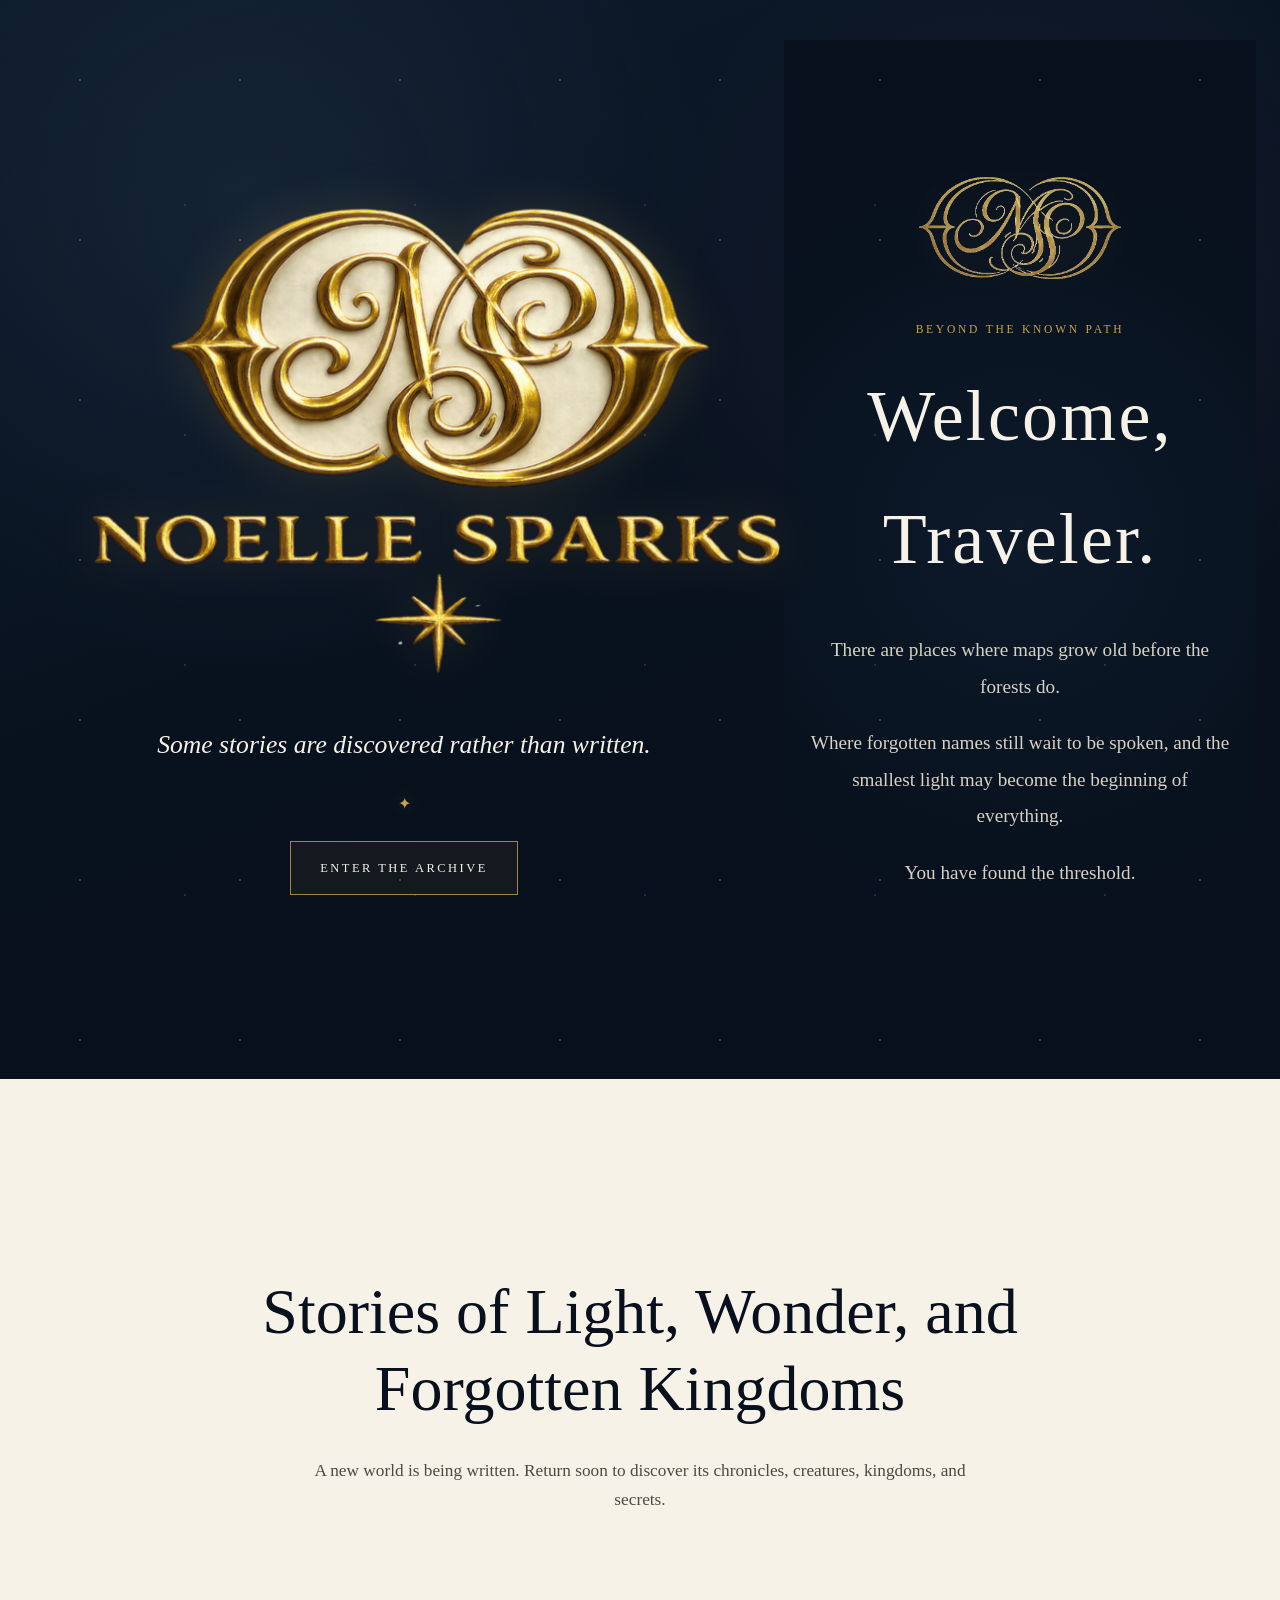
==== index.html @ 6b95a159 "Use new premium logo" ====
<!DOCTYPE html>
<html lang="en">
<head>
  <meta charset="UTF-8">
  <meta name="viewport" content="width=device-width, initial-scale=1.0">

  <title>Noelle Sparks | Fantasy Author</title>
  <meta
    name="description"
    content="The official website of fantasy author Noelle Sparks. Some stories are discovered rather than written."
  >

  <link rel="stylesheet" href="css/styles.css">
</head>

<body>

  <main class="hero">

    <div class="hero-content">
<div class="hero-logo-wrap">
  <img
    src="assets/images/Untitled design (39).png"
    alt="Noelle Sparks"
    class="hero-logo"
  >
</div>

<p class="tagline">
  Some stories are discovered rather than written.
</p>

<div class="hero-star" aria-hidden="true">✦</div>

<a href="#welcome" class="archive-button">
  Enter the Archive
</a>
    </div>
<section class="welcome-section" id="welcome">
  <div class="section-symbol" aria-hidden="true">
    <img
      src="assets/images/noelle-sparks-monogram.png"
      alt=""
      class="section-monogram"
    >
  </div>

  <p class="section-kicker">Beyond the known path</p>

  <h2>Welcome, Traveler.</h2>

  <div class="welcome-copy">
    <p>
      There are places where maps grow old before the forests do.
    </p>

    <p>
      Where forgotten names still wait to be spoken, and the smallest
      light may become the beginning of everything.
    </p>

    <p>
      You have found the threshold.
    </p>
  </div>
</section>
  </main>

  <section id="discover" class="discover-section">
    <h2>Stories of Light, Wonder, and Forgotten Kingdoms</h2>

    <p>
      A new world is being written. Return soon to discover its chronicles,
      creatures, kingdoms, and secrets.
    </p>
  </section>

</body>
</html>
---- css/styles.css ----
:root {
  --midnight: #07101c;
  --deep-blue: #0d1a2a;
  --ivory: #f7f2e8;
  --soft-ivory: #d8d1c5;
  --antique-gold: #c7a24b;
  --muted-gold: #9e7b34;
}

* {
  box-sizing: border-box;
}

html {
  scroll-behavior: smooth;
}

body {
  margin: 0;
  background: var(--midnight);
  color: var(--ivory);
  font-family: Georgia, "Times New Roman", serif;
  line-height: 1.7;
}

.hero {
  position: relative;
  min-height: 100vh;
  display: flex;
  align-items: center;
  justify-content: center;
  padding: 40px 24px;
  text-align: center;
  overflow: hidden;
  background:
    radial-gradient(circle at 20% 20%, rgba(64, 92, 122, 0.18), transparent 34%),
    radial-gradient(circle at 80% 30%, rgba(101, 74, 118, 0.14), transparent 32%),
    linear-gradient(160deg, var(--deep-blue), var(--midnight) 65%);
}

.hero::before {
  content: "";
  position: absolute;
  inset: 0;
  opacity: 0.28;
  background-image:
    radial-gradient(circle, rgba(255, 255, 255, 0.8) 1px, transparent 1px),
    radial-gradient(circle, rgba(199, 162, 75, 0.7) 1px, transparent 1px);
  background-position: 0 0, 70px 90px;
  background-size: 160px 160px, 230px 230px;
  pointer-events: none;
}

.hero-content {
  position: relative;
  z-index: 1;
  width: min(760px, 100%);
}

.eyebrow {
  margin: 0 0 20px;
  color: var(--antique-gold);
  font-size: 0.78rem;
  letter-spacing: 0.32rem;
  text-transform: uppercase;
}

h1 {
  margin: 0;
  font-size: clamp(3rem, 9vw, 6.5rem);
  font-weight: 400;
  line-height: 1;
  letter-spacing: 0.12em;
  text-transform: uppercase;
  text-shadow: 0 0 30px rgba(199, 162, 75, 0.12);
}

.tagline {
  max-width: 560px;
  margin: 28px auto 0;
  color: var(--soft-ivory);
  font-size: clamp(1.05rem, 2.4vw, 1.35rem);
  font-style: italic;
}

.enter-button {
  display: inline-block;
  margin-top: 46px;
  padding: 14px 32px;
  border: 1px solid var(--antique-gold);
  color: var(--ivory);
  font-size: 0.78rem;
  letter-spacing: 0.18em;
  text-decoration: none;
  text-transform: uppercase;
  transition:
    background-color 0.3s ease,
    color 0.3s ease,
    transform 0.3s ease,
    box-shadow 0.3s ease;
}

.enter-button:hover,
.enter-button:focus-visible {
  background: var(--antique-gold);
  color: var(--midnight);
  transform: translateY(-2px);
  box-shadow: 0 10px 30px rgba(199, 162, 75, 0.18);
}

.discover-section {
  min-height: 70vh;
  display: flex;
  flex-direction: column;
  align-items: center;
  justify-content: center;
  padding: 100px 24px;
  text-align: center;
  background: var(--ivory);
  color: var(--midnight);
}

.discover-section h2 {
  max-width: 850px;
  margin: 0;
  font-size: clamp(2rem, 5vw, 4rem);
  font-weight: 400;
  line-height: 1.2;
}

.discover-section p {
  max-width: 680px;
  margin: 28px auto 0;
  color: #4c4944;
  font-size: 1.08rem;
}

@media (max-width: 600px) {
  .hero {
    padding: 32px 20px;
  }

  h1 {
    letter-spacing: 0.07em;
  }

  .eyebrow {
    letter-spacing: 0.22rem;
  }

  .enter-button {
    width: 100%;
    max-width: 290px;
  }
}
.hero-logo-wrap {
  width: min(92vw, 760px);
  margin: 0 auto 2rem;
}

.hero-logo {
  display: block;
  width: 100%;
  height: auto;
  object-fit: contain;
  filter: drop-shadow(0 0 24px rgba(199, 162, 75, 0.16));
}

.tagline {
  max-width: 620px;
  margin: 0 auto;
  color: #f7f2e8;
  font-size: clamp(1.15rem, 2.2vw, 1.6rem);
  font-style: italic;
  line-height: 1.7;
}

.hero-star {
  margin: 1.5rem 0;
  color: #c7a24b;
  font-size: 1rem;
  text-shadow: 0 0 18px rgba(199, 162, 75, 0.45);
}

.archive-button {
  display: inline-block;
  padding: 0.95rem 1.8rem;
  border: 1px solid rgba(199, 162, 75, 0.8);
  color: #f7f2e8;
  background: rgba(199, 162, 75, 0.06);
  text-decoration: none;
  text-transform: uppercase;
  letter-spacing: 0.2em;
  font-size: 0.78rem;
  transition:
    background 250ms ease,
    box-shadow 250ms ease,
    transform 250ms ease;
}

.archive-button:hover {
  background: rgba(199, 162, 75, 0.14);
  box-shadow: 0 0 28px rgba(199, 162, 75, 0.15);
  transform: translateY(-2px);
}

.welcome-section {
  min-height: 100vh;
  padding: 8rem 1.5rem;
  display: flex;
  flex-direction: column;
  align-items: center;
  justify-content: center;
  text-align: center;
  background:
    radial-gradient(
      circle at center,
      rgba(13, 26, 42, 0.96) 0%,
      rgba(7, 16, 28, 1) 72%
    );
}

.section-symbol {
  width: min(220px, 55vw);
  margin-bottom: 2rem;
}

.section-monogram {
  display: block;
  width: 100%;
  height: auto;
  opacity: 0.92;
  filter: drop-shadow(0 0 18px rgba(199, 162, 75, 0.12));
}

.section-kicker {
  margin: 0 0 1rem;
  color: #c7a24b;
  text-transform: uppercase;
  letter-spacing: 0.24em;
  font-size: 0.72rem;
}

.welcome-section h2 {
  margin: 0 0 2rem;
  color: #f7f2e8;
  font-size: clamp(2.3rem, 6vw, 4.5rem);
  font-weight: 400;
  letter-spacing: 0.03em;
}

.welcome-copy {
  max-width: 680px;
  color: #d8d1c5;
  font-size: clamp(1rem, 2vw, 1.2rem);
  line-height: 1.9;
}

.welcome-copy p {
  margin: 0 0 1.25rem;
}

html {
  scroll-behavior: smooth;
}
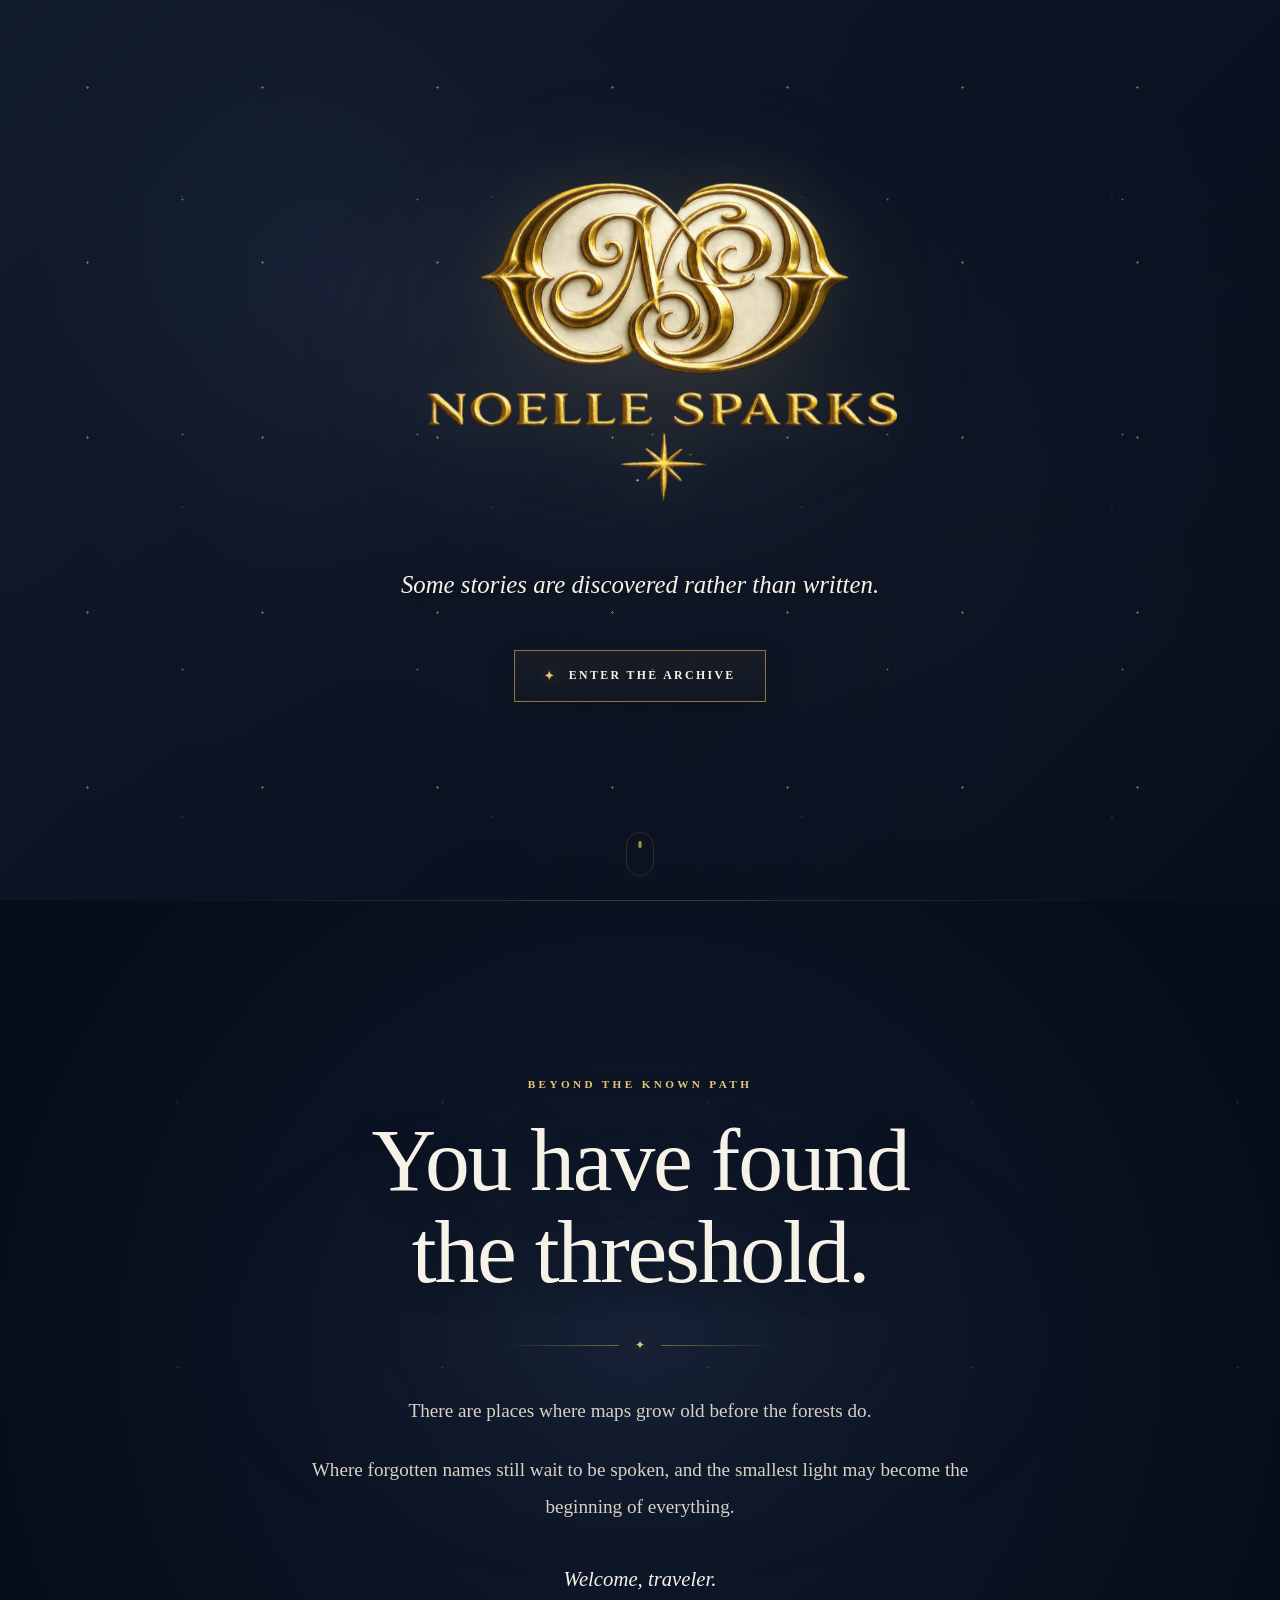
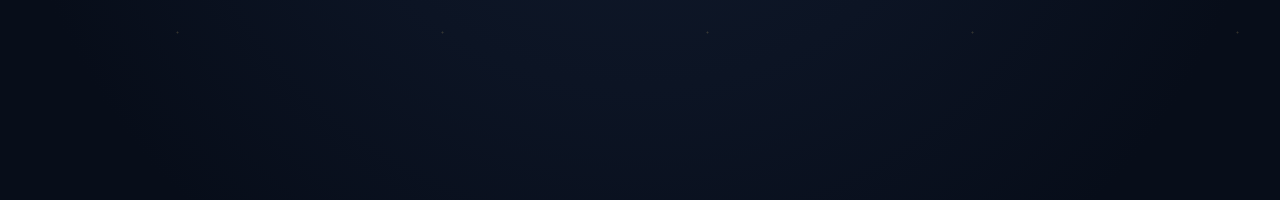
==== commit 28d5cbec: "Rebuild homepage structure Updated the HTML structure and content for improved clarity and organizat" ====
--- a/index.html
+++ b/index.html
@@ -2,78 +2,107 @@
 <html lang="en">
 <head>
   <meta charset="UTF-8">
-  <meta name="viewport" content="width=device-width, initial-scale=1.0">
+
+  <meta
+    name="viewport"
+    content="width=device-width, initial-scale=1.0"
+  >
+
+  <meta
+    name="description"
+    content="The official website of fantasy author Noelle Sparks."
+  >
 
   <title>Noelle Sparks | Fantasy Author</title>
-  <meta
-    name="description"
-    content="The official website of fantasy author Noelle Sparks. Some stories are discovered rather than written."
-  >
 
   <link rel="stylesheet" href="css/styles.css">
 </head>
 
 <body>
 
-  <main class="hero">
+  <main>
 
-    <div class="hero-content">
-<div class="hero-logo-wrap">
-  <img
-    src="assets/images/Untitled design (39).png"
-    alt="Noelle Sparks"
-    class="hero-logo"
-  >
-</div>
+    <!-- HERO -->
+    <section class="hero" id="home">
 
-<p class="tagline">
-  Some stories are discovered rather than written.
-</p>
+      <div class="star-field" aria-hidden="true"></div>
 
-<div class="hero-star" aria-hidden="true">✦</div>
+      <div class="hero-content">
 
-<a href="#welcome" class="archive-button">
-  Enter the Archive
-</a>
-    </div>
-<section class="welcome-section" id="welcome">
-  <div class="section-symbol" aria-hidden="true">
-    <img
-      src="assets/images/noelle-sparks-monogram.png"
-      alt=""
-      class="section-monogram"
-    >
-  </div>
+        <div class="hero-logo-wrap">
+          <img
+            src="assets/images/Untitled%20design%20(39).png"
+            alt="Noelle Sparks"
+            class="hero-logo"
+          >
+        </div>
 
-  <p class="section-kicker">Beyond the known path</p>
+        <p class="tagline">
+          Some stories are discovered rather than written.
+        </p>
 
-  <h2>Welcome, Traveler.</h2>
+        <a href="#discover" class="archive-button">
+          <span class="button-star" aria-hidden="true">✦</span>
+          <span>Enter the Archive</span>
+        </a>
 
-  <div class="welcome-copy">
-    <p>
-      There are places where maps grow old before the forests do.
-    </p>
+      </div>
 
-    <p>
-      Where forgotten names still wait to be spoken, and the smallest
-      light may become the beginning of everything.
-    </p>
+      <a
+        href="#discover"
+        class="scroll-indicator"
+        aria-label="Continue to the next section"
+      >
+        <span></span>
+      </a>
 
-    <p>
-      You have found the threshold.
-    </p>
-  </div>
-</section>
+    </section>
+
+
+    <!-- DISCOVERY / WELCOME -->
+    <section class="discover-section" id="discover">
+
+      <div class="discover-glow" aria-hidden="true"></div>
+
+      <div class="discover-content">
+
+        <p class="section-kicker">
+          Beyond the Known Path
+        </p>
+
+        <h1>
+          You have found<br>
+          the threshold.
+        </h1>
+
+        <div class="ornamental-divider" aria-hidden="true">
+          <span></span>
+          <span class="divider-star">✦</span>
+          <span></span>
+        </div>
+
+        <div class="welcome-copy">
+
+          <p>
+            There are places where maps grow old before the forests do.
+          </p>
+
+          <p>
+            Where forgotten names still wait to be spoken, and the
+            smallest light may become the beginning of everything.
+          </p>
+
+          <p class="welcome-closing">
+            Welcome, traveler.
+          </p>
+
+        </div>
+
+      </div>
+
+    </section>
+
   </main>
-
-  <section id="discover" class="discover-section">
-    <h2>Stories of Light, Wonder, and Forgotten Kingdoms</h2>
-
-    <p>
-      A new world is being written. Return soon to discover its chronicles,
-      creatures, kingdoms, and secrets.
-    </p>
-  </section>
 
 </body>
 </html>
--- a/css/styles.css
+++ b/css/styles.css
@@ -1,13 +1,43 @@
+/* =========================================================
+   NOELLE SPARKS
+   Elegant Wonder — Homepage
+   ========================================================= */
+
+
+/* ---------------------------------------------------------
+   DESIGN TOKENS
+   --------------------------------------------------------- */
+
 :root {
-  --midnight: #07101c;
-  --deep-blue: #0d1a2a;
+  --midnight: #070d19;
+  --deep-night: #0c1424;
+  --night-blue: #111b2d;
+
+  --gold: #c7a24b;
+  --gold-light: #e4c674;
+  --gold-dark: #816321;
+
   --ivory: #f7f2e8;
-  --soft-ivory: #d8d1c5;
-  --antique-gold: #c7a24b;
-  --muted-gold: #9e7b34;
-}
-
-* {
+  --mist: #d8d1c5;
+  --muted-text: #aaa396;
+
+  --serif:
+    Georgia,
+    "Times New Roman",
+    Times,
+    serif;
+
+  --transition: 280ms ease;
+}
+
+
+/* ---------------------------------------------------------
+   RESET
+   --------------------------------------------------------- */
+
+*,
+*::before,
+*::after {
   box-sizing: border-box;
 }
 
@@ -17,249 +47,718 @@
 
 body {
   margin: 0;
+  min-width: 320px;
+
+  color: var(--ivory);
   background: var(--midnight);
-  color: var(--ivory);
-  font-family: Georgia, "Times New Roman", serif;
-  line-height: 1.7;
-}
+
+  font-family: var(--serif);
+  overflow-x: hidden;
+}
+
+img {
+  display: block;
+  max-width: 100%;
+}
+
+a {
+  color: inherit;
+}
+
+
+/* ---------------------------------------------------------
+   HERO
+   --------------------------------------------------------- */
 
 .hero {
   position: relative;
+
   min-height: 100vh;
+  min-height: 100svh;
+
   display: flex;
   align-items: center;
   justify-content: center;
-  padding: 40px 24px;
-  text-align: center;
+
+  padding: 4rem 1.5rem 6rem;
+
   overflow: hidden;
-  background:
-    radial-gradient(circle at 20% 20%, rgba(64, 92, 122, 0.18), transparent 34%),
-    radial-gradient(circle at 80% 30%, rgba(101, 74, 118, 0.14), transparent 32%),
-    linear-gradient(160deg, var(--deep-blue), var(--midnight) 65%);
-}
-
-.hero::before {
-  content: "";
+
+  background:
+    radial-gradient(
+      circle at 26% 32%,
+      rgba(76, 93, 130, 0.14) 0%,
+      rgba(25, 38, 64, 0.07) 26%,
+      transparent 52%
+    ),
+    radial-gradient(
+      circle at 75% 68%,
+      rgba(49, 67, 101, 0.09) 0%,
+      transparent 48%
+    ),
+    linear-gradient(
+      135deg,
+      var(--night-blue) 0%,
+      var(--deep-night) 46%,
+      var(--midnight) 100%
+    );
+}
+
+
+/* Subtle background stars */
+
+.star-field,
+.star-field::before,
+.star-field::after {
   position: absolute;
   inset: 0;
-  opacity: 0.28;
+
+  content: "";
+  pointer-events: none;
+}
+
+.star-field {
+  opacity: 0.55;
+
   background-image:
-    radial-gradient(circle, rgba(255, 255, 255, 0.8) 1px, transparent 1px),
-    radial-gradient(circle, rgba(199, 162, 75, 0.7) 1px, transparent 1px);
-  background-position: 0 0, 70px 90px;
-  background-size: 160px 160px, 230px 230px;
-  pointer-events: none;
-}
+    radial-gradient(
+      circle,
+      rgba(228, 198, 116, 0.8) 0 1px,
+      transparent 1.4px
+    ),
+    radial-gradient(
+      circle,
+      rgba(247, 242, 232, 0.62) 0 0.8px,
+      transparent 1.2px
+    );
+
+  background-position:
+    0 0,
+    65px 82px;
+
+  background-size:
+    175px 175px,
+    235px 235px;
+}
+
+.star-field::before {
+  opacity: 0.34;
+
+  background-image:
+    radial-gradient(
+      circle,
+      rgba(199, 162, 75, 0.72) 0 1px,
+      transparent 1.5px
+    );
+
+  background-position: 27px 42px;
+  background-size: 310px 310px;
+
+  animation: star-drift 28s linear infinite;
+}
+
+.star-field::after {
+  opacity: 0.18;
+
+  background:
+    radial-gradient(
+      ellipse at center,
+      rgba(228, 198, 116, 0.16) 0%,
+      transparent 62%
+    );
+
+  animation: soft-pulse 7s ease-in-out infinite;
+}
+
+
+/* Main hero content */
 
 .hero-content {
   position: relative;
-  z-index: 1;
-  width: min(760px, 100%);
-}
-
-.eyebrow {
-  margin: 0 0 20px;
-  color: var(--antique-gold);
-  font-size: 0.78rem;
-  letter-spacing: 0.32rem;
-  text-transform: uppercase;
-}
-
-h1 {
-  margin: 0;
-  font-size: clamp(3rem, 9vw, 6.5rem);
-  font-weight: 400;
-  line-height: 1;
-  letter-spacing: 0.12em;
-  text-transform: uppercase;
-  text-shadow: 0 0 30px rgba(199, 162, 75, 0.12);
-}
-
-.tagline {
-  max-width: 560px;
-  margin: 28px auto 0;
-  color: var(--soft-ivory);
-  font-size: clamp(1.05rem, 2.4vw, 1.35rem);
-  font-style: italic;
-}
-
-.enter-button {
-  display: inline-block;
-  margin-top: 46px;
-  padding: 14px 32px;
-  border: 1px solid var(--antique-gold);
-  color: var(--ivory);
-  font-size: 0.78rem;
-  letter-spacing: 0.18em;
-  text-decoration: none;
-  text-transform: uppercase;
-  transition:
-    background-color 0.3s ease,
-    color 0.3s ease,
-    transform 0.3s ease,
-    box-shadow 0.3s ease;
-}
-
-.enter-button:hover,
-.enter-button:focus-visible {
-  background: var(--antique-gold);
-  color: var(--midnight);
-  transform: translateY(-2px);
-  box-shadow: 0 10px 30px rgba(199, 162, 75, 0.18);
-}
-
-.discover-section {
-  min-height: 70vh;
+  z-index: 2;
+
+  width: min(100%, 760px);
+
   display: flex;
   flex-direction: column;
   align-items: center;
+
+  text-align: center;
+}
+
+
+/* Logo container with moonlit glow */
+
+.hero-logo-wrap {
+  position: relative;
+
+  width: min(62vw, 520px);
+  margin: 0 auto 3.25rem;
+
+  isolation: isolate;
+}
+
+.hero-logo-wrap::before {
+  position: absolute;
+  z-index: -1;
+
+  content: "";
+
+  top: 50%;
+  left: 50%;
+
+  width: 130%;
+  aspect-ratio: 1.3 / 1;
+
+  transform: translate(-50%, -50%);
+
+  border-radius: 50%;
+
+  background:
+    radial-gradient(
+      ellipse at center,
+      rgba(255, 245, 220, 0.075) 0%,
+      rgba(255, 245, 220, 0.025) 38%,
+      transparent 72%
+    );
+
+  filter: blur(8px);
+}
+
+.hero-logo {
+  width: 100%;
+  height: auto;
+
+  object-fit: contain;
+
+  filter:
+    drop-shadow(
+      0 0 28px rgba(199, 162, 75, 0.11)
+    )
+    drop-shadow(
+      0 0 70px rgba(220, 185, 80, 0.045)
+    );
+
+  animation: logo-arrival 1.4s ease both;
+}
+
+
+/* Hero tagline */
+
+.tagline {
+  max-width: 650px;
+
+  margin: 0 auto 2.75rem;
+
+  color: var(--ivory);
+
+  font-size: clamp(1.15rem, 2vw, 1.55rem);
+  font-style: italic;
+  line-height: 1.65;
+
+  text-wrap: balance;
+
+  text-shadow:
+    0 1px 12px rgba(0, 0, 0, 0.65);
+
+  animation: content-arrival 1.2s 0.35s ease both;
+}
+
+
+/* Archive button */
+
+.archive-button {
+  min-width: 238px;
+
+  display: inline-flex;
+  align-items: center;
   justify-content: center;
-  padding: 100px 24px;
+  gap: 0.75rem;
+
+  padding: 1.05rem 1.85rem;
+
+  border: 1px solid rgba(199, 162, 75, 0.68);
+
+  color: var(--ivory);
+  background:
+    linear-gradient(
+      180deg,
+      rgba(199, 162, 75, 0.055),
+      rgba(199, 162, 75, 0.018)
+    );
+
+  text-decoration: none;
+  text-transform: uppercase;
+
+  font-size: 0.74rem;
+  font-weight: 600;
+  letter-spacing: 0.2em;
+
+  box-shadow:
+    inset 0 0 0 1px rgba(255, 255, 255, 0.012),
+    0 8px 28px rgba(0, 0, 0, 0.18);
+
+  transition:
+    color var(--transition),
+    border-color var(--transition),
+    background var(--transition),
+    box-shadow var(--transition),
+    transform var(--transition);
+
+  animation: content-arrival 1.2s 0.55s ease both;
+}
+
+.button-star {
+  color: var(--gold-light);
+  font-size: 0.78rem;
+
+  text-shadow:
+    0 0 12px rgba(228, 198, 116, 0.4);
+
+  transition: transform var(--transition);
+}
+
+.archive-button:hover,
+.archive-button:focus-visible {
+  color: #fffaf0;
+
+  border-color: var(--gold-light);
+
+  background:
+    linear-gradient(
+      180deg,
+      rgba(199, 162, 75, 0.13),
+      rgba(199, 162, 75, 0.055)
+    );
+
+  box-shadow:
+    0 0 30px rgba(199, 162, 75, 0.1),
+    0 12px 35px rgba(0, 0, 0, 0.28);
+
+  transform: translateY(-2px);
+}
+
+.archive-button:hover .button-star,
+.archive-button:focus-visible .button-star {
+  transform: rotate(45deg) scale(1.08);
+}
+
+
+/* Scroll indicator */
+
+.scroll-indicator {
+  position: absolute;
+  z-index: 3;
+
+  left: 50%;
+  bottom: 1.5rem;
+
+  width: 28px;
+  height: 44px;
+
+  transform: translateX(-50%);
+
+  border: 1px solid rgba(199, 162, 75, 0.28);
+  border-radius: 20px;
+
+  opacity: 0.72;
+}
+
+.scroll-indicator span {
+  position: absolute;
+
+  top: 8px;
+  left: 50%;
+
+  width: 3px;
+  height: 7px;
+
+  transform: translateX(-50%);
+
+  border-radius: 10px;
+  background: var(--gold-light);
+
+  box-shadow:
+    0 0 10px rgba(228, 198, 116, 0.36);
+
+  animation: scroll-prompt 2s ease-in-out infinite;
+}
+
+
+/* ---------------------------------------------------------
+   DISCOVERY SECTION
+   --------------------------------------------------------- */
+
+.discover-section {
+  position: relative;
+
+  min-height: 100vh;
+  min-height: 100svh;
+
+  display: flex;
+  align-items: center;
+  justify-content: center;
+
+  padding: 8rem 1.5rem;
+
+  overflow: hidden;
+
+  background:
+    radial-gradient(
+      circle at center,
+      rgba(28, 42, 67, 0.46) 0%,
+      rgba(12, 20, 36, 0.96) 45%,
+      var(--midnight) 82%
+    );
+}
+
+.discover-section::before {
+  position: absolute;
+  inset: 0;
+
+  content: "";
+
+  opacity: 0.3;
+  pointer-events: none;
+
+  background-image:
+    radial-gradient(
+      circle,
+      rgba(228, 198, 116, 0.62) 0 0.8px,
+      transparent 1.2px
+    );
+
+  background-position: 45px 70px;
+  background-size: 265px 265px;
+}
+
+.discover-section::after {
+  position: absolute;
+
+  top: 0;
+  left: 50%;
+
+  width: min(82%, 1100px);
+  height: 1px;
+
+  content: "";
+  transform: translateX(-50%);
+
+  background:
+    linear-gradient(
+      90deg,
+      transparent,
+      rgba(199, 162, 75, 0.28),
+      transparent
+    );
+}
+
+.discover-glow {
+  position: absolute;
+
+  top: 48%;
+  left: 50%;
+
+  width: min(90vw, 900px);
+  aspect-ratio: 1.8 / 1;
+
+  transform: translate(-50%, -50%);
+
+  border-radius: 50%;
+
+  background:
+    radial-gradient(
+      ellipse at center,
+      rgba(81, 99, 135, 0.1) 0%,
+      rgba(45, 60, 91, 0.045) 42%,
+      transparent 72%
+    );
+
+  filter: blur(14px);
+  pointer-events: none;
+}
+
+.discover-content {
+  position: relative;
+  z-index: 2;
+
+  width: min(100%, 820px);
+
   text-align: center;
-  background: var(--ivory);
-  color: var(--midnight);
-}
-
-.discover-section h2 {
-  max-width: 850px;
+}
+
+.section-kicker {
+  margin: 0 0 1.5rem;
+
+  color: var(--gold-light);
+
+  text-transform: uppercase;
+
+  font-size: 0.7rem;
+  font-weight: 600;
+  letter-spacing: 0.3em;
+
+  text-shadow:
+    0 0 18px rgba(199, 162, 75, 0.18);
+}
+
+.discover-content h1 {
   margin: 0;
-  font-size: clamp(2rem, 5vw, 4rem);
+
+  color: var(--ivory);
+
+  font-size: clamp(3rem, 7vw, 6rem);
   font-weight: 400;
-  line-height: 1.2;
-}
-
-.discover-section p {
-  max-width: 680px;
-  margin: 28px auto 0;
-  color: #4c4944;
-  font-size: 1.08rem;
-}
+  line-height: 1.03;
+  letter-spacing: -0.025em;
+
+  text-wrap: balance;
+
+  text-shadow:
+    0 5px 35px rgba(0, 0, 0, 0.32);
+}
+
+
+/* Decorative divider */
+
+.ornamental-divider {
+  width: min(280px, 70vw);
+
+  display: flex;
+  align-items: center;
+  justify-content: center;
+  gap: 1rem;
+
+  margin: 2.5rem auto;
+}
+
+.ornamental-divider > span:not(.divider-star) {
+  flex: 1;
+  height: 1px;
+
+  background:
+    linear-gradient(
+      90deg,
+      transparent,
+      rgba(199, 162, 75, 0.55)
+    );
+}
+
+.ornamental-divider > span:last-child {
+  transform: scaleX(-1);
+}
+
+.divider-star {
+  color: var(--gold-light);
+  font-size: 0.75rem;
+
+  text-shadow:
+    0 0 14px rgba(228, 198, 116, 0.34);
+}
+
+
+/* Welcome text */
+
+.welcome-copy {
+  max-width: 690px;
+  margin: 0 auto;
+
+  color: var(--mist);
+
+  font-size: clamp(1rem, 1.7vw, 1.2rem);
+  line-height: 1.9;
+}
+
+.welcome-copy p {
+  margin: 0 0 1.4rem;
+}
+
+.welcome-closing {
+  margin-top: 2.2rem !important;
+
+  color: var(--ivory);
+
+  font-size: 1.08em;
+  font-style: italic;
+}
+
+
+/* ---------------------------------------------------------
+   ANIMATION
+   --------------------------------------------------------- */
+
+@keyframes logo-arrival {
+  from {
+    opacity: 0;
+    transform: translateY(12px) scale(0.985);
+    filter:
+      blur(3px)
+      drop-shadow(
+        0 0 0 rgba(199, 162, 75, 0)
+      );
+  }
+
+  to {
+    opacity: 1;
+    transform: translateY(0) scale(1);
+  }
+}
+
+@keyframes content-arrival {
+  from {
+    opacity: 0;
+    transform: translateY(12px);
+  }
+
+  to {
+    opacity: 1;
+    transform: translateY(0);
+  }
+}
+
+@keyframes soft-pulse {
+  0%,
+  100% {
+    opacity: 0.12;
+    transform: scale(0.98);
+  }
+
+  50% {
+    opacity: 0.22;
+    transform: scale(1.02);
+  }
+}
+
+@keyframes star-drift {
+  from {
+    transform: translateY(0);
+  }
+
+  to {
+    transform: translateY(-38px);
+  }
+}
+
+@keyframes scroll-prompt {
+  0% {
+    opacity: 0;
+    transform: translate(-50%, 0);
+  }
+
+  35% {
+    opacity: 1;
+  }
+
+  100% {
+    opacity: 0;
+    transform: translate(-50%, 18px);
+  }
+}
+
+
+/* ---------------------------------------------------------
+   TABLETS
+   --------------------------------------------------------- */
+
+@media (max-width: 900px) {
+  .hero {
+    padding-top: 3rem;
+  }
+
+  .hero-logo-wrap {
+    width: min(76vw, 500px);
+    margin-bottom: 2.75rem;
+  }
+
+  .discover-section {
+    padding-top: 7rem;
+    padding-bottom: 7rem;
+  }
+}
+
+
+/* ---------------------------------------------------------
+   PHONES
+   --------------------------------------------------------- */
 
 @media (max-width: 600px) {
   .hero {
-    padding: 32px 20px;
-  }
-
-  h1 {
-    letter-spacing: 0.07em;
-  }
-
-  .eyebrow {
-    letter-spacing: 0.22rem;
-  }
-
-  .enter-button {
-    width: 100%;
-    max-width: 290px;
-  }
-}
-.hero-logo-wrap {
-  width: min(92vw, 760px);
-  margin: 0 auto 2rem;
-}
-
-.hero-logo {
-  display: block;
-  width: 100%;
-  height: auto;
-  object-fit: contain;
-  filter: drop-shadow(0 0 24px rgba(199, 162, 75, 0.16));
-}
-
-.tagline {
-  max-width: 620px;
-  margin: 0 auto;
-  color: #f7f2e8;
-  font-size: clamp(1.15rem, 2.2vw, 1.6rem);
-  font-style: italic;
-  line-height: 1.7;
-}
-
-.hero-star {
-  margin: 1.5rem 0;
-  color: #c7a24b;
-  font-size: 1rem;
-  text-shadow: 0 0 18px rgba(199, 162, 75, 0.45);
-}
-
-.archive-button {
-  display: inline-block;
-  padding: 0.95rem 1.8rem;
-  border: 1px solid rgba(199, 162, 75, 0.8);
-  color: #f7f2e8;
-  background: rgba(199, 162, 75, 0.06);
-  text-decoration: none;
-  text-transform: uppercase;
-  letter-spacing: 0.2em;
-  font-size: 0.78rem;
-  transition:
-    background 250ms ease,
-    box-shadow 250ms ease,
-    transform 250ms ease;
-}
-
-.archive-button:hover {
-  background: rgba(199, 162, 75, 0.14);
-  box-shadow: 0 0 28px rgba(199, 162, 75, 0.15);
-  transform: translateY(-2px);
-}
-
-.welcome-section {
-  min-height: 100vh;
-  padding: 8rem 1.5rem;
-  display: flex;
-  flex-direction: column;
-  align-items: center;
-  justify-content: center;
-  text-align: center;
-  background:
-    radial-gradient(
-      circle at center,
-      rgba(13, 26, 42, 0.96) 0%,
-      rgba(7, 16, 28, 1) 72%
-    );
-}
-
-.section-symbol {
-  width: min(220px, 55vw);
-  margin-bottom: 2rem;
-}
-
-.section-monogram {
-  display: block;
-  width: 100%;
-  height: auto;
-  opacity: 0.92;
-  filter: drop-shadow(0 0 18px rgba(199, 162, 75, 0.12));
-}
-
-.section-kicker {
-  margin: 0 0 1rem;
-  color: #c7a24b;
-  text-transform: uppercase;
-  letter-spacing: 0.24em;
-  font-size: 0.72rem;
-}
-
-.welcome-section h2 {
-  margin: 0 0 2rem;
-  color: #f7f2e8;
-  font-size: clamp(2.3rem, 6vw, 4.5rem);
-  font-weight: 400;
-  letter-spacing: 0.03em;
-}
-
-.welcome-copy {
-  max-width: 680px;
-  color: #d8d1c5;
-  font-size: clamp(1rem, 2vw, 1.2rem);
-  line-height: 1.9;
-}
-
-.welcome-copy p {
-  margin: 0 0 1.25rem;
-}
-
-html {
-  scroll-behavior: smooth;
-}
+    padding:
+      3rem
+      1.15rem
+      5.5rem;
+  }
+
+  .hero-logo-wrap {
+    width: min(92vw, 450px);
+    margin-bottom: 2.4rem;
+  }
+
+  .tagline {
+    margin-bottom: 2.25rem;
+
+    font-size: 1.08rem;
+    line-height: 1.6;
+  }
+
+  .archive-button {
+    min-width: 218px;
+
+    padding:
+      1rem
+      1.4rem;
+
+    font-size: 0.68rem;
+    letter-spacing: 0.17em;
+  }
+
+  .scroll-indicator {
+    bottom: 1rem;
+  }
+
+  .discover-section {
+    padding:
+      6.5rem
+      1.25rem;
+  }
+
+  .section-kicker {
+    font-size: 0.62rem;
+    letter-spacing: 0.24em;
+  }
+
+  .discover-content h1 {
+    font-size: clamp(2.8rem, 14vw, 4.3rem);
+    line-height: 1.06;
+  }
+
+  .welcome-copy {
+    font-size: 1rem;
+    line-height: 1.82;
+  }
+}
+
+
+/* ---------------------------------------------------------
+   ACCESSIBILITY
+   --------------------------------------------------------- */
+
+.archive-button:focus-visible,
+.scroll-indicator:focus-visible {
+  outline: 2px solid var(--gold-light);
+  outline-offset: 5px;
+}
+
+@media (prefers-reduced-motion: reduce) {
+  html {
+    scroll-behavior: auto;
+  }
+
+  *,
+  *::before,
+  *::after {
+    animation-duration: 0.01ms !important;
+    animation-iteration-count: 1 !important;
+    transition-duration: 0.01ms !important;
+  }
+}
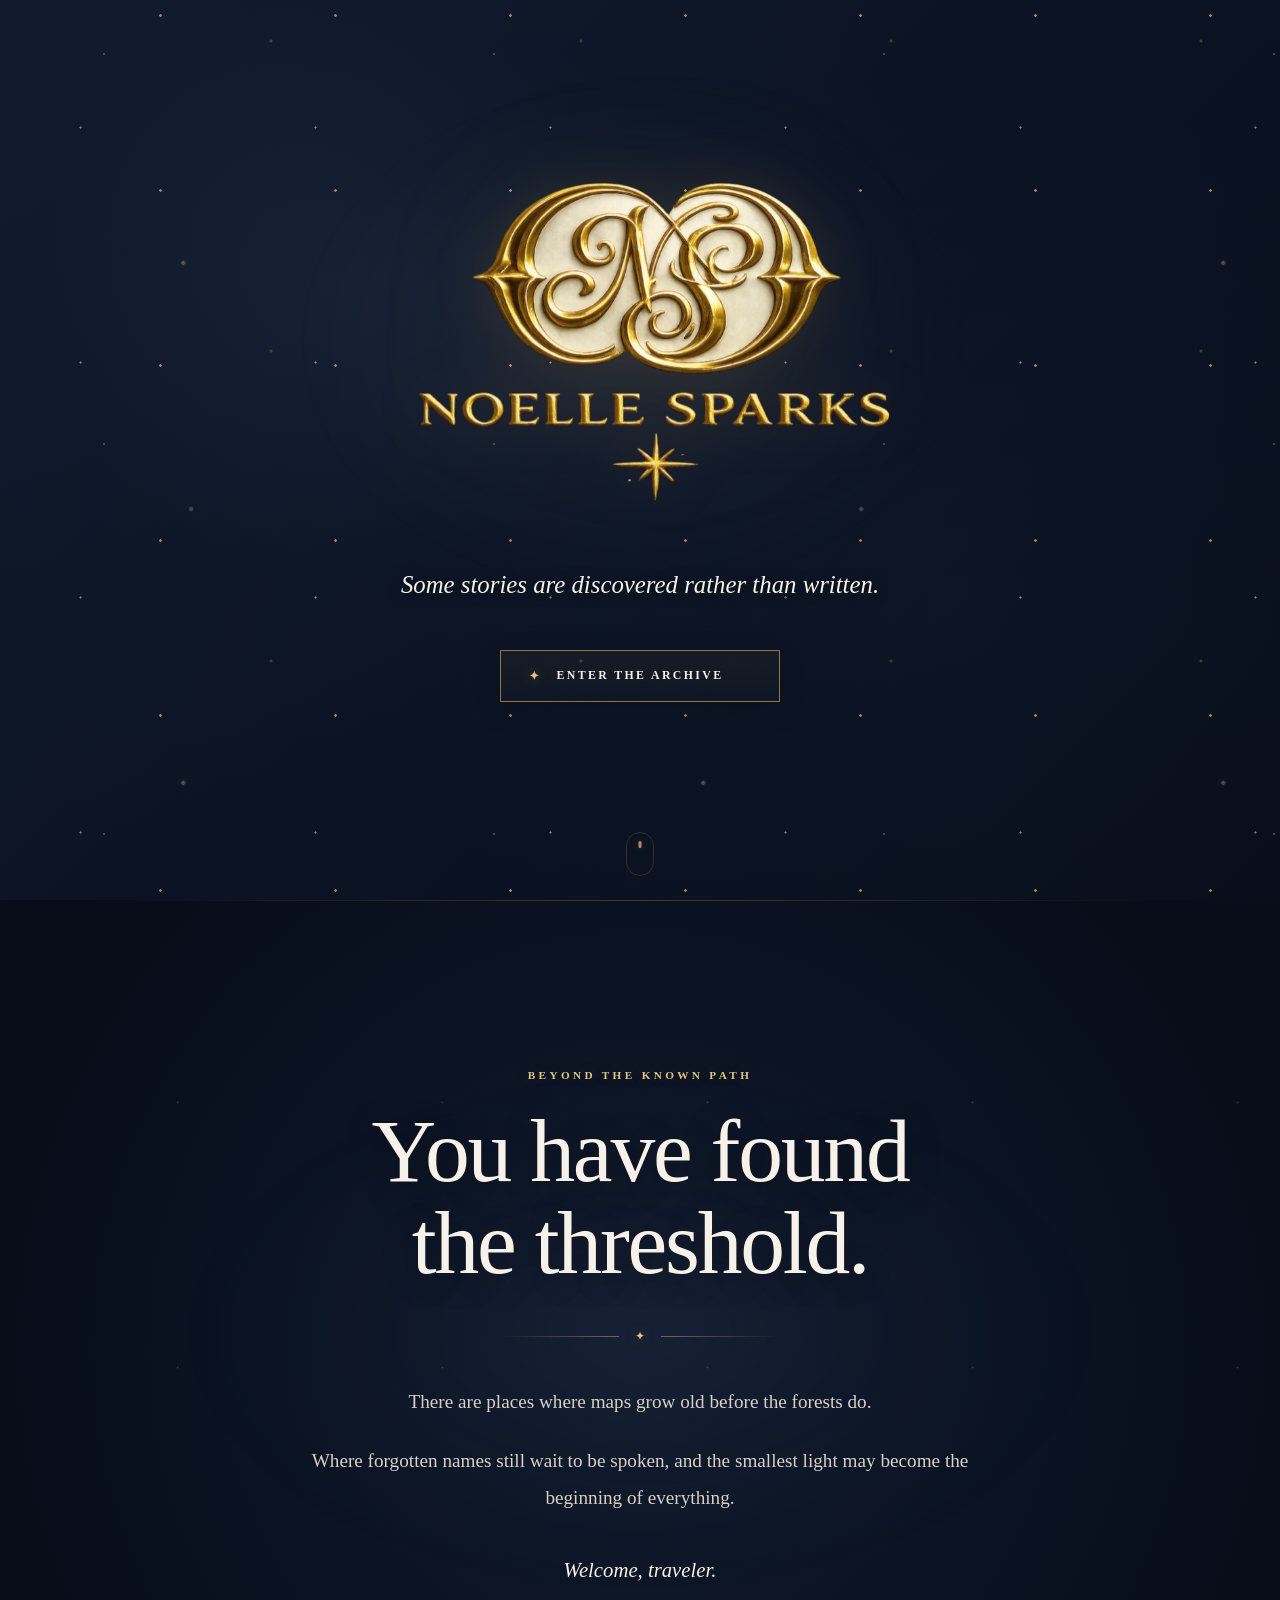
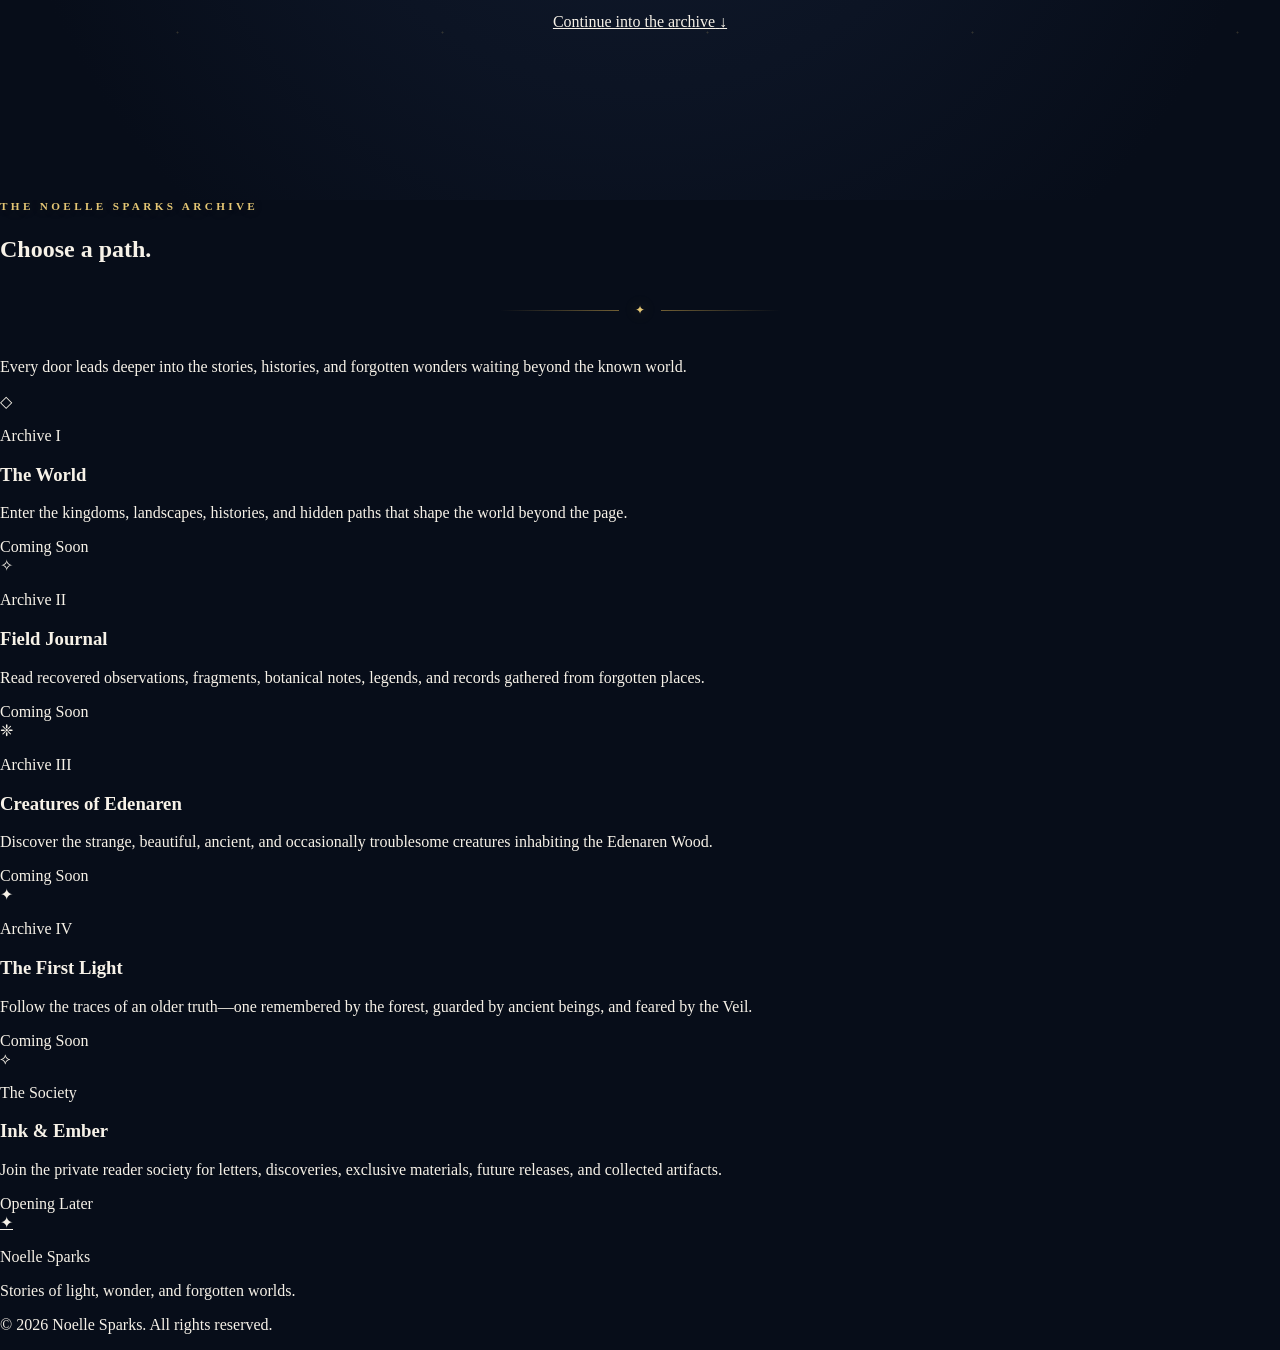
==== commit 66e4cf79: "Add archive gateway" ====
--- a/index.html
+++ b/index.html
@@ -10,7 +10,7 @@
 
   <meta
     name="description"
-    content="The official website of fantasy author Noelle Sparks."
+    content="The official website of fantasy author Noelle Sparks. Discover stories of light, wonder, forgotten kingdoms, and the worlds beyond the known path."
   >
 
   <title>Noelle Sparks | Fantasy Author</title>
@@ -22,7 +22,10 @@
 
   <main>
 
-    <!-- HERO -->
+    <!-- ==================================================
+         HERO
+         ================================================== -->
+
     <section class="hero" id="home">
 
       <div class="star-field" aria-hidden="true"></div>
@@ -43,7 +46,7 @@
 
         <a href="#discover" class="archive-button">
           <span class="button-star" aria-hidden="true">✦</span>
-          <span>Enter the Archive</span>
+          <span class="button-label">Enter the Archive</span>
         </a>
 
       </div>
@@ -59,7 +62,10 @@
     </section>
 
 
-    <!-- DISCOVERY / WELCOME -->
+    <!-- ==================================================
+         THRESHOLD
+         ================================================== -->
+
     <section class="discover-section" id="discover">
 
       <div class="discover-glow" aria-hidden="true"></div>
@@ -70,7 +76,7 @@
           Beyond the Known Path
         </p>
 
-        <h1>
+        <h1 class="section-title threshold-title">
           You have found<br>
           the threshold.
         </h1>
@@ -98,11 +104,223 @@
 
         </div>
 
+        <a href="#archive" class="text-link">
+          <span>Continue into the archive</span>
+          <span class="text-link-arrow" aria-hidden="true">↓</span>
+        </a>
+
       </div>
 
     </section>
 
+
+    <!-- ==================================================
+         ARCHIVE GATEWAY
+         ================================================== -->
+
+    <section class="archive-section" id="archive">
+
+      <div class="archive-atmosphere" aria-hidden="true"></div>
+
+      <div class="section-shell">
+
+        <header class="section-heading">
+
+          <p class="section-kicker">
+            The Noelle Sparks Archive
+          </p>
+
+          <h2 class="section-title">
+            Choose a path.
+          </h2>
+
+          <div class="ornamental-divider" aria-hidden="true">
+            <span></span>
+            <span class="divider-star">✦</span>
+            <span></span>
+          </div>
+
+          <p class="section-introduction">
+            Every door leads deeper into the stories, histories, and
+            forgotten wonders waiting beyond the known world.
+          </p>
+
+        </header>
+
+
+        <div class="archive-grid">
+
+          <!-- THE WORLD -->
+
+          <article class="archive-card">
+
+            <div class="card-symbol" aria-hidden="true">
+              ◇
+            </div>
+
+            <p class="card-number">
+              Archive I
+            </p>
+
+            <h3>
+              The World
+            </h3>
+
+            <p>
+              Enter the kingdoms, landscapes, histories, and hidden
+              paths that shape the world beyond the page.
+            </p>
+
+            <span class="coming-soon">
+              Coming Soon
+            </span>
+
+          </article>
+
+
+          <!-- FIELD JOURNAL -->
+
+          <article class="archive-card">
+
+            <div class="card-symbol card-symbol-book" aria-hidden="true">
+              ✧
+            </div>
+
+            <p class="card-number">
+              Archive II
+            </p>
+
+            <h3>
+              Field Journal
+            </h3>
+
+            <p>
+              Read recovered observations, fragments, botanical notes,
+              legends, and records gathered from forgotten places.
+            </p>
+
+            <span class="coming-soon">
+              Coming Soon
+            </span>
+
+          </article>
+
+
+          <!-- CREATURES -->
+
+          <article class="archive-card">
+
+            <div class="card-symbol" aria-hidden="true">
+              ❈
+            </div>
+
+            <p class="card-number">
+              Archive III
+            </p>
+
+            <h3>
+              Creatures of Edenaren
+            </h3>
+
+            <p>
+              Discover the strange, beautiful, ancient, and occasionally
+              troublesome creatures inhabiting the Edenaren Wood.
+            </p>
+
+            <span class="coming-soon">
+              Coming Soon
+            </span>
+
+          </article>
+
+
+          <!-- FIRST LIGHT -->
+
+          <article class="archive-card">
+
+            <div class="card-symbol" aria-hidden="true">
+              ✦
+            </div>
+
+            <p class="card-number">
+              Archive IV
+            </p>
+
+            <h3>
+              The First Light
+            </h3>
+
+            <p>
+              Follow the traces of an older truth—one remembered by the
+              forest, guarded by ancient beings, and feared by the Veil.
+            </p>
+
+            <span class="coming-soon">
+              Coming Soon
+            </span>
+
+          </article>
+
+
+          <!-- INK & EMBER -->
+
+          <article class="archive-card archive-card-featured">
+
+            <div class="card-symbol" aria-hidden="true">
+              ⟡
+            </div>
+
+            <p class="card-number">
+              The Society
+            </p>
+
+            <h3>
+              Ink &amp; Ember
+            </h3>
+
+            <p>
+              Join the private reader society for letters, discoveries,
+              exclusive materials, future releases, and collected artifacts.
+            </p>
+
+            <span class="coming-soon">
+              Opening Later
+            </span>
+
+          </article>
+
+        </div>
+
+      </div>
+
+    </section>
+
   </main>
+
+
+  <!-- ====================================================
+       FOOTER
+       ==================================================== -->
+
+  <footer class="site-footer">
+
+    <a href="#home" class="footer-mark" aria-label="Return to the top">
+      ✦
+    </a>
+
+    <p class="footer-name">
+      Noelle Sparks
+    </p>
+
+    <p class="footer-line">
+      Stories of light, wonder, and forgotten worlds.
+    </p>
+
+    <p class="copyright">
+      &copy; 2026 Noelle Sparks. All rights reserved.
+    </p>
+
+  </footer>
 
 </body>
 </html>
--- a/css/styles.css
+++ b/css/styles.css
@@ -105,31 +105,33 @@
 }
 
 
-/* Subtle background stars */
+/* ---------------------------------------------------------
+   ANIMATED STAR FIELD
+   --------------------------------------------------------- */
 
 .star-field,
 .star-field::before,
 .star-field::after {
   position: absolute;
-  inset: 0;
+  inset: -8%;
 
   content: "";
   pointer-events: none;
 }
 
 .star-field {
-  opacity: 0.55;
+  opacity: 0.72;
 
   background-image:
     radial-gradient(
       circle,
-      rgba(228, 198, 116, 0.8) 0 1px,
-      transparent 1.4px
+      rgba(228, 198, 116, 0.9) 0 1px,
+      transparent 1.6px
     ),
     radial-gradient(
       circle,
-      rgba(247, 242, 232, 0.62) 0 0.8px,
-      transparent 1.2px
+      rgba(247, 242, 232, 0.72) 0 0.8px,
+      transparent 1.3px
     );
 
   background-position:
@@ -139,39 +141,85 @@
   background-size:
     175px 175px,
     235px 235px;
+
+  animation:
+    stars-drift-primary 34s linear infinite,
+    stars-breathe 5s ease-in-out infinite alternate;
+
+  will-change:
+    background-position,
+    opacity;
 }
 
 .star-field::before {
-  opacity: 0.34;
+  opacity: 0.52;
 
   background-image:
     radial-gradient(
       circle,
-      rgba(199, 162, 75, 0.72) 0 1px,
-      transparent 1.5px
-    );
-
-  background-position: 27px 42px;
-  background-size: 310px 310px;
-
-  animation: star-drift 28s linear infinite;
+      rgba(199, 162, 75, 0.88) 0 1.15px,
+      transparent 1.8px
+    ),
+    radial-gradient(
+      circle,
+      rgba(235, 224, 194, 0.68) 0 0.7px,
+      transparent 1.25px
+    );
+
+  background-position:
+    27px 42px,
+    130px 15px;
+
+  background-size:
+    310px 310px,
+    390px 390px;
+
+  animation:
+    stars-drift-secondary 48s linear infinite,
+    stars-twinkle 3.8s ease-in-out infinite alternate;
+
+  will-change:
+    background-position,
+    opacity;
 }
 
 .star-field::after {
-  opacity: 0.18;
-
-  background:
-    radial-gradient(
-      ellipse at center,
-      rgba(228, 198, 116, 0.16) 0%,
-      transparent 62%
-    );
-
-  animation: soft-pulse 7s ease-in-out infinite;
-}
-
-
-/* Main hero content */
+  opacity: 0.4;
+
+  background-image:
+    radial-gradient(
+      circle,
+      rgba(255, 239, 186, 0.95) 0 1.8px,
+      rgba(228, 198, 116, 0.22) 2px,
+      transparent 5px
+    ),
+    radial-gradient(
+      circle,
+      rgba(247, 242, 232, 0.82) 0 1.25px,
+      transparent 3px
+    );
+
+  background-position:
+    12% 23%,
+    71% 61%;
+
+  background-size:
+    520px 520px,
+    670px 670px;
+
+  animation:
+    bright-stars-drift 62s linear infinite,
+    bright-stars-twinkle 4.6s ease-in-out infinite alternate;
+
+  will-change:
+    background-position,
+    opacity;
+}
+
+
+/* ---------------------------------------------------------
+   HERO CONTENT
+   --------------------------------------------------------- */
 
 .hero-content {
   position: relative;
@@ -187,13 +235,17 @@
 }
 
 
-/* Logo container with moonlit glow */
+/* ---------------------------------------------------------
+   LOGO
+   --------------------------------------------------------- */
 
 .hero-logo-wrap {
   position: relative;
 
   width: min(62vw, 520px);
   margin: 0 auto 3.25rem;
+
+  transform: translateX(-8px);
 
   isolation: isolate;
 }
@@ -243,7 +295,9 @@
 }
 
 
-/* Hero tagline */
+/* ---------------------------------------------------------
+   TAGLINE
+   --------------------------------------------------------- */
 
 .tagline {
   max-width: 650px;
@@ -261,25 +315,36 @@
   text-shadow:
     0 1px 12px rgba(0, 0, 0, 0.65);
 
-  animation: content-arrival 1.2s 0.35s ease both;
-}
-
-
-/* Archive button */
+  animation:
+    content-arrival
+    1.2s
+    0.35s
+    ease
+    both;
+}
+
+
+/* ---------------------------------------------------------
+   ARCHIVE BUTTON
+   --------------------------------------------------------- */
 
 .archive-button {
-  min-width: 238px;
-
-  display: inline-flex;
+  position: relative;
+
+  min-width: 252px;
+
+  display: grid;
+  grid-template-columns: 18px auto 18px;
   align-items: center;
   justify-content: center;
-  gap: 0.75rem;
-
-  padding: 1.05rem 1.85rem;
+  column-gap: 0.75rem;
+
+  padding: 1.05rem 1.6rem;
 
   border: 1px solid rgba(199, 162, 75, 0.68);
 
   color: var(--ivory);
+
   background:
     linear-gradient(
       180deg,
@@ -305,17 +370,39 @@
     box-shadow var(--transition),
     transform var(--transition);
 
-  animation: content-arrival 1.2s 0.55s ease both;
+  animation:
+    content-arrival
+    1.2s
+    0.55s
+    ease
+    both;
+}
+
+.archive-button::after {
+  content: "✦";
+
+  width: 18px;
+
+  visibility: hidden;
 }
 
 .button-star {
+  width: 18px;
+
   color: var(--gold-light);
+
   font-size: 0.78rem;
+  text-align: center;
 
   text-shadow:
     0 0 12px rgba(228, 198, 116, 0.4);
 
-  transition: transform var(--transition);
+  transition:
+    transform var(--transition);
+}
+
+.button-label {
+  text-align: center;
 }
 
 .archive-button:hover,
@@ -340,11 +427,15 @@
 
 .archive-button:hover .button-star,
 .archive-button:focus-visible .button-star {
-  transform: rotate(45deg) scale(1.08);
-}
-
-
-/* Scroll indicator */
+  transform:
+    rotate(45deg)
+    scale(1.08);
+}
+
+
+/* ---------------------------------------------------------
+   SCROLL INDICATOR
+   --------------------------------------------------------- */
 
 .scroll-indicator {
   position: absolute;
@@ -376,12 +467,17 @@
   transform: translateX(-50%);
 
   border-radius: 10px;
+
   background: var(--gold-light);
 
   box-shadow:
     0 0 10px rgba(228, 198, 116, 0.36);
 
-  animation: scroll-prompt 2s ease-in-out infinite;
+  animation:
+    scroll-prompt
+    2s
+    ease-in-out
+    infinite;
 }
 
 
@@ -428,8 +524,11 @@
       transparent 1.2px
     );
 
-  background-position: 45px 70px;
-  background-size: 265px 265px;
+  background-position:
+    45px 70px;
+
+  background-size:
+    265px 265px;
 }
 
 .discover-section::after {
@@ -442,6 +541,7 @@
   height: 1px;
 
   content: "";
+
   transform: translateX(-50%);
 
   background:
@@ -475,6 +575,7 @@
     );
 
   filter: blur(14px);
+
   pointer-events: none;
 }
 
@@ -519,7 +620,9 @@
 }
 
 
-/* Decorative divider */
+/* ---------------------------------------------------------
+   DECORATIVE DIVIDER
+   --------------------------------------------------------- */
 
 .ornamental-divider {
   width: min(280px, 70vw);
@@ -550,6 +653,7 @@
 
 .divider-star {
   color: var(--gold-light);
+
   font-size: 0.75rem;
 
   text-shadow:
@@ -557,7 +661,9 @@
 }
 
 
-/* Welcome text */
+/* ---------------------------------------------------------
+   WELCOME TEXT
+   --------------------------------------------------------- */
 
 .welcome-copy {
   max-width: 690px;
@@ -584,13 +690,17 @@
 
 
 /* ---------------------------------------------------------
-   ANIMATION
+   ANIMATIONS
    --------------------------------------------------------- */
 
 @keyframes logo-arrival {
   from {
     opacity: 0;
-    transform: translateY(12px) scale(0.985);
+
+    transform:
+      translateY(12px)
+      scale(0.985);
+
     filter:
       blur(3px)
       drop-shadow(
@@ -600,49 +710,118 @@
 
   to {
     opacity: 1;
-    transform: translateY(0) scale(1);
+
+    transform:
+      translateY(0)
+      scale(1);
   }
 }
 
 @keyframes content-arrival {
   from {
     opacity: 0;
-    transform: translateY(12px);
+
+    transform:
+      translateY(12px);
   }
 
   to {
     opacity: 1;
-    transform: translateY(0);
-  }
-}
-
-@keyframes soft-pulse {
-  0%,
+
+    transform:
+      translateY(0);
+  }
+}
+
+@keyframes stars-drift-primary {
+  from {
+    background-position:
+      0 0,
+      65px 82px;
+  }
+
+  to {
+    background-position:
+      42px -95px,
+      18px -72px;
+  }
+}
+
+@keyframes stars-drift-secondary {
+  from {
+    background-position:
+      27px 42px,
+      130px 15px;
+  }
+
+  to {
+    background-position:
+      -54px -120px,
+      185px -92px;
+  }
+}
+
+@keyframes bright-stars-drift {
+  from {
+    background-position:
+      12% 23%,
+      71% 61%;
+  }
+
+  to {
+    background-position:
+      18% 5%,
+      65% 42%;
+  }
+}
+
+@keyframes stars-breathe {
+  from {
+    opacity: 0.5;
+  }
+
+  to {
+    opacity: 0.78;
+  }
+}
+
+@keyframes stars-twinkle {
+  0% {
+    opacity: 0.22;
+  }
+
+  45% {
+    opacity: 0.6;
+  }
+
   100% {
-    opacity: 0.12;
-    transform: scale(0.98);
+    opacity: 0.34;
+  }
+}
+
+@keyframes bright-stars-twinkle {
+  0% {
+    opacity: 0.18;
+    filter: brightness(0.85);
   }
 
   50% {
-    opacity: 0.22;
-    transform: scale(1.02);
-  }
-}
-
-@keyframes star-drift {
-  from {
-    transform: translateY(0);
-  }
-
-  to {
-    transform: translateY(-38px);
+    opacity: 0.52;
+    filter: brightness(1.3);
+  }
+
+  100% {
+    opacity: 0.27;
+    filter: brightness(1);
   }
 }
 
 @keyframes scroll-prompt {
   0% {
     opacity: 0;
-    transform: translate(-50%, 0);
+
+    transform:
+      translate(-50%, 0);
   }
 
   35% {
@@ -651,7 +830,9 @@
 
   100% {
     opacity: 0;
-    transform: translate(-50%, 18px);
+
+    transform:
+      translate(-50%, 18px);
   }
 }
 
@@ -668,6 +849,8 @@
   .hero-logo-wrap {
     width: min(76vw, 500px);
     margin-bottom: 2.75rem;
+
+    transform: translateX(-5px);
   }
 
   .discover-section {
@@ -692,6 +875,8 @@
   .hero-logo-wrap {
     width: min(92vw, 450px);
     margin-bottom: 2.4rem;
+
+    transform: translateX(-3px);
   }
 
   .tagline {
@@ -702,11 +887,11 @@
   }
 
   .archive-button {
-    min-width: 218px;
+    min-width: 228px;
 
     padding:
       1rem
-      1.4rem;
+      1.25rem;
 
     font-size: 0.68rem;
     letter-spacing: 0.17em;
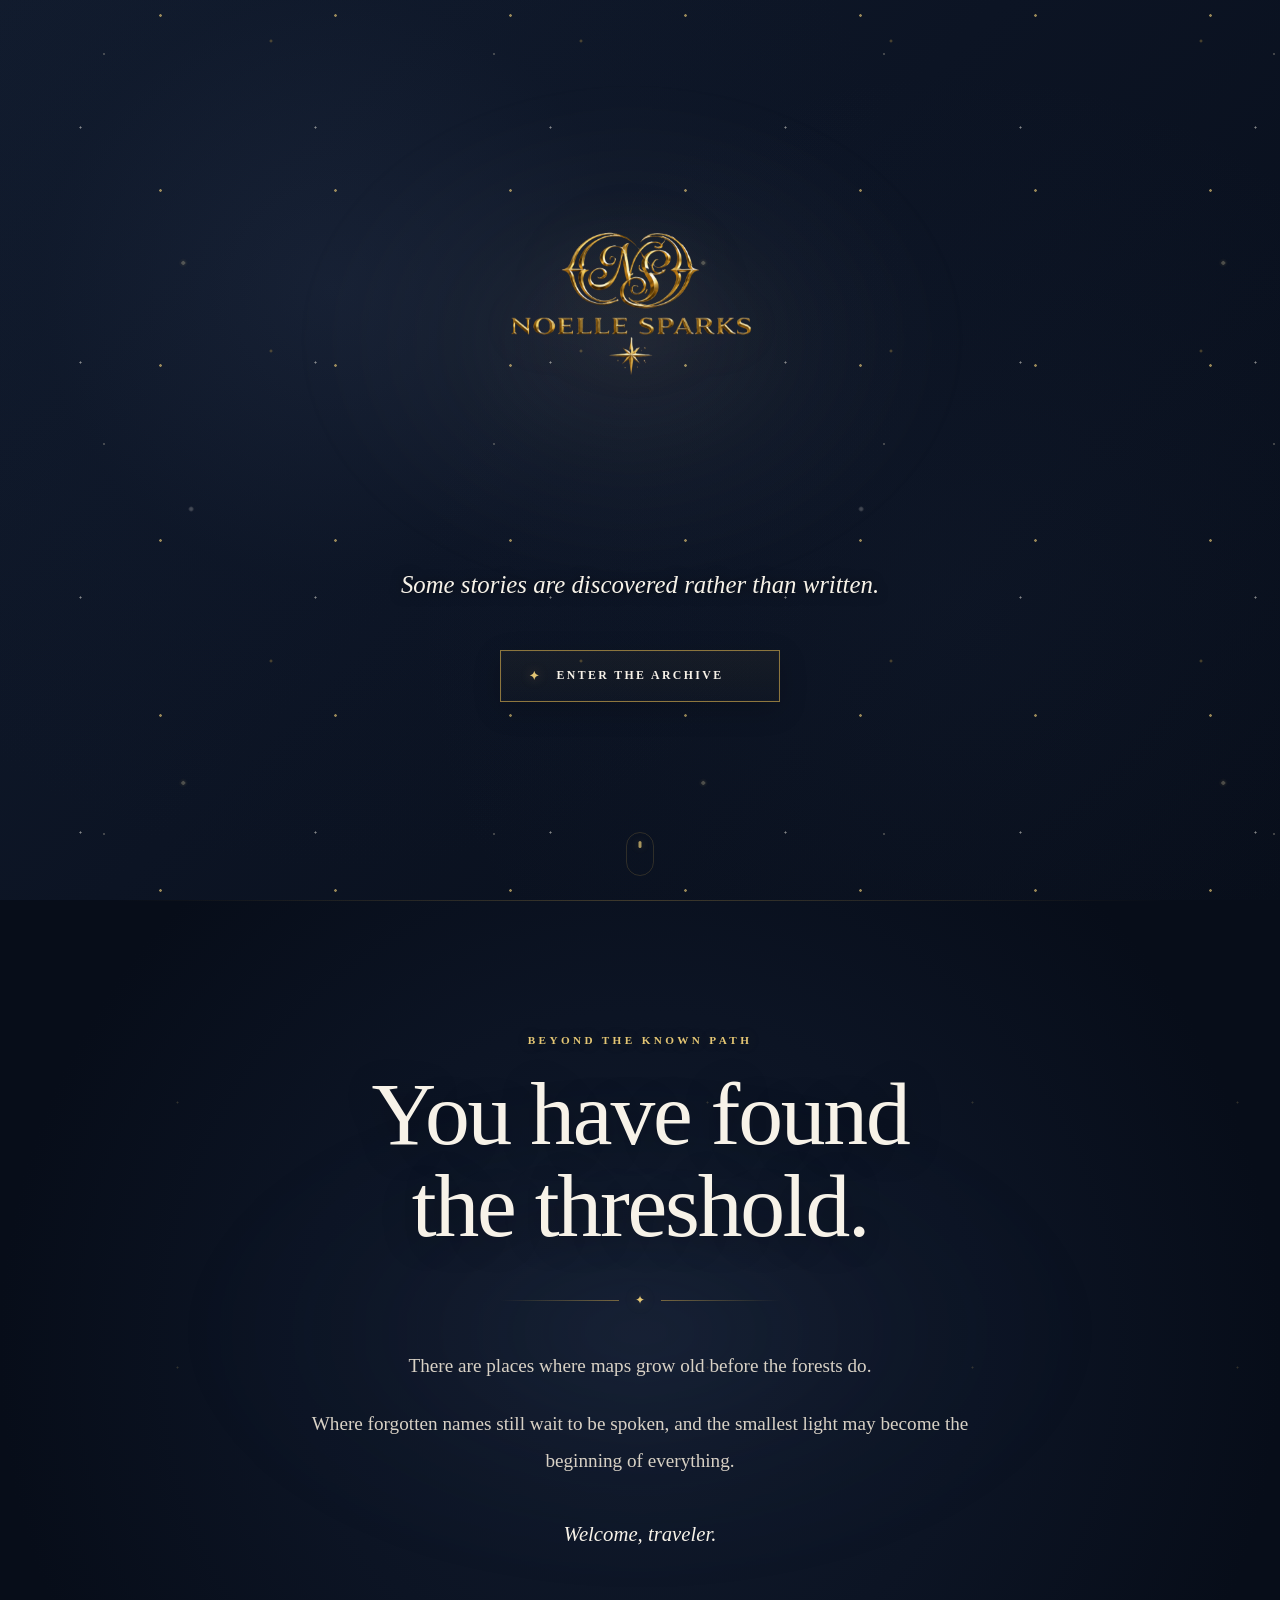
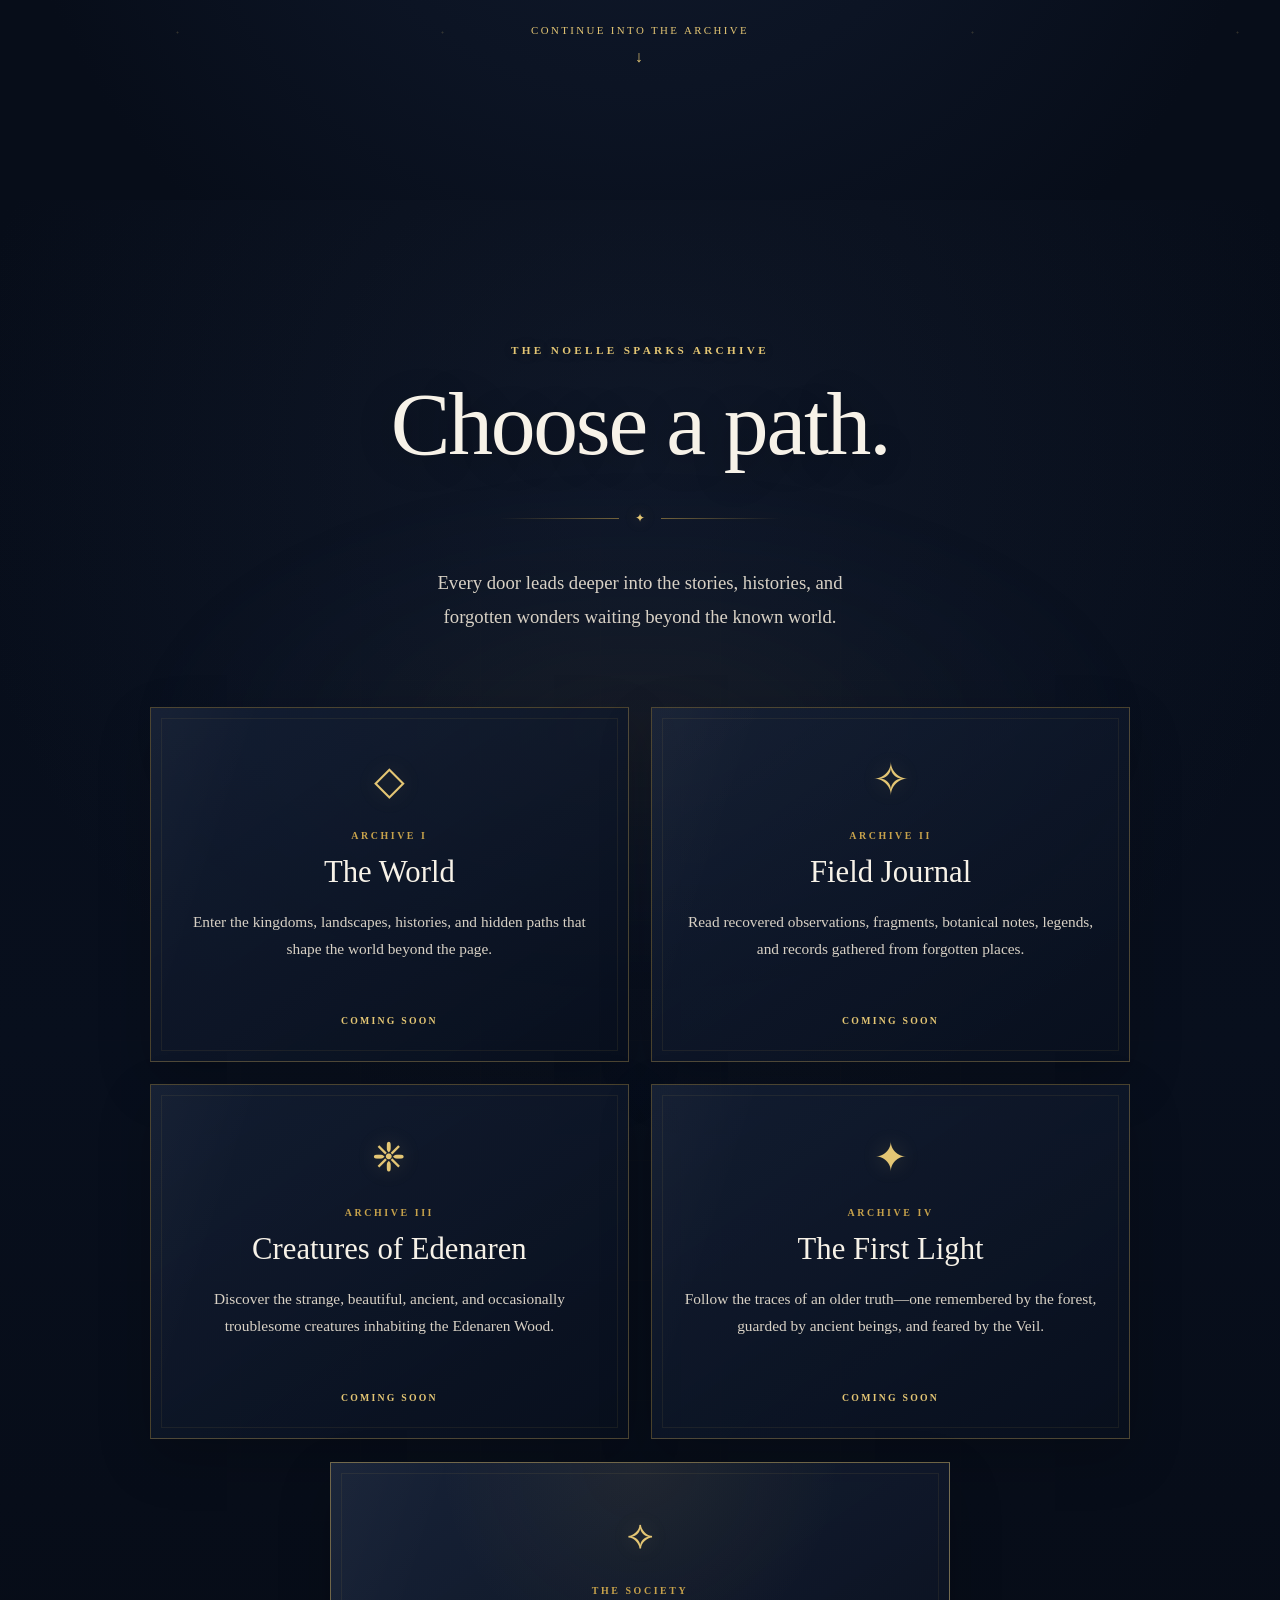
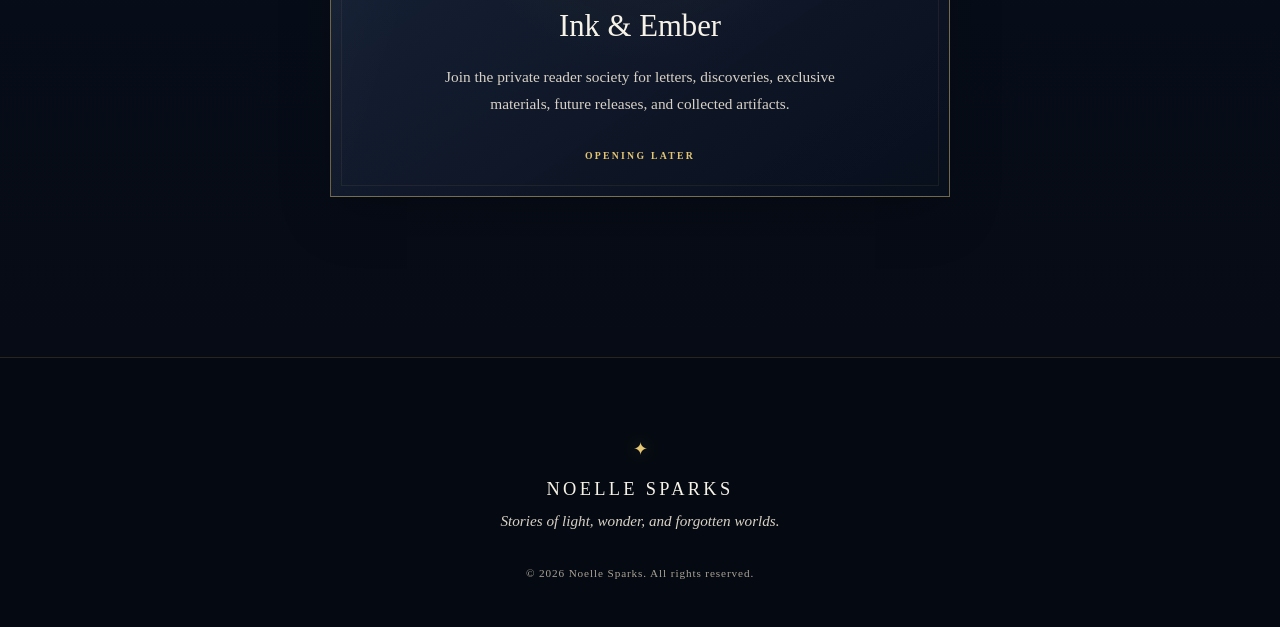
==== commit 25d28c0e: "Update logo image source in index.html" ====
--- a/index.html
+++ b/index.html
@@ -34,7 +34,7 @@
 
         <div class="hero-logo-wrap">
           <img
-            src="assets/images/Untitled%20design%20(39).png"
+            src="assets/images/Noelle%20Sparks%20Logo%20-%20Vibrant.png"
             alt="Noelle Sparks"
             class="hero-logo"
           >
--- a/css/styles.css
+++ b/css/styles.css
@@ -1,6 +1,6 @@
 /* =========================================================
    NOELLE SPARKS
-   Elegant Wonder — Homepage
+   Elegant Wonder — Website Design System
    ========================================================= */
 
 
@@ -12,14 +12,22 @@
   --midnight: #070d19;
   --deep-night: #0c1424;
   --night-blue: #111b2d;
+  --soft-night: #162239;
 
   --gold: #c7a24b;
   --gold-light: #e4c674;
+  --gold-pale: #f0dc9a;
   --gold-dark: #816321;
 
   --ivory: #f7f2e8;
   --mist: #d8d1c5;
   --muted-text: #aaa396;
+
+  --border-gold: rgba(199, 162, 75, 0.34);
+  --border-gold-bright: rgba(228, 198, 116, 0.68);
+
+  --shadow-dark: rgba(0, 0, 0, 0.34);
+  --shadow-gold: rgba(199, 162, 75, 0.12);
 
   --serif:
     Georgia,
@@ -27,7 +35,12 @@
     Times,
     serif;
 
-  --transition: 280ms ease;
+  --content-width: 1180px;
+  --reading-width: 720px;
+
+  --transition-fast: 220ms ease;
+  --transition: 320ms ease;
+  --transition-slow: 600ms ease;
 }
 
 
@@ -53,6 +66,7 @@
   background: var(--midnight);
 
   font-family: var(--serif);
+
   overflow-x: hidden;
 }
 
@@ -63,6 +77,118 @@
 
 a {
   color: inherit;
+}
+
+button,
+input,
+textarea,
+select {
+  font: inherit;
+}
+
+
+/* ---------------------------------------------------------
+   REUSABLE DESIGN SYSTEM
+   --------------------------------------------------------- */
+
+.section-shell {
+  position: relative;
+  z-index: 2;
+
+  width: min(100%, var(--content-width));
+
+  margin-inline: auto;
+}
+
+.section-heading {
+  width: min(100%, 780px);
+
+  margin: 0 auto 4.5rem;
+
+  text-align: center;
+}
+
+.section-kicker {
+  margin: 0 0 1.4rem;
+
+  color: var(--gold-light);
+
+  font-size: 0.7rem;
+  font-weight: 600;
+  letter-spacing: 0.3em;
+
+  text-transform: uppercase;
+
+  text-shadow:
+    0 0 18px rgba(199, 162, 75, 0.18);
+}
+
+.section-title {
+  margin: 0;
+
+  color: var(--ivory);
+
+  font-size: clamp(3rem, 7vw, 6rem);
+  font-weight: 400;
+  line-height: 1.03;
+  letter-spacing: -0.025em;
+
+  text-wrap: balance;
+
+  text-shadow:
+    0 5px 35px rgba(0, 0, 0, 0.32);
+}
+
+.section-introduction {
+  width: min(100%, 680px);
+
+  margin: 0 auto;
+
+  color: var(--mist);
+
+  font-size: clamp(1rem, 1.6vw, 1.17rem);
+  line-height: 1.85;
+
+  text-wrap: balance;
+}
+
+
+/* Ornamental divider */
+
+.ornamental-divider {
+  width: min(280px, 70vw);
+
+  display: flex;
+  align-items: center;
+  justify-content: center;
+  gap: 1rem;
+
+  margin: 2.5rem auto;
+}
+
+.ornamental-divider > span:not(.divider-star) {
+  flex: 1;
+  height: 1px;
+
+  background:
+    linear-gradient(
+      90deg,
+      transparent,
+      rgba(199, 162, 75, 0.55)
+    );
+}
+
+.ornamental-divider > span:last-child {
+  transform: scaleX(-1);
+}
+
+.divider-star {
+  color: var(--gold-light);
+
+  font-size: 0.75rem;
+
+  text-shadow:
+    0 0 14px rgba(228, 198, 116, 0.34);
 }
 
 
@@ -116,6 +242,7 @@
   inset: -8%;
 
   content: "";
+
   pointer-events: none;
 }
 
@@ -235,14 +362,13 @@
 }
 
 
-/* ---------------------------------------------------------
-   LOGO
-   --------------------------------------------------------- */
+/* Logo */
 
 .hero-logo-wrap {
   position: relative;
 
   width: min(62vw, 520px);
+
   margin: 0 auto 3.25rem;
 
   transform: translateX(-8px);
@@ -260,6 +386,7 @@
   left: 50%;
 
   width: 130%;
+
   aspect-ratio: 1.3 / 1;
 
   transform: translate(-50%, -50%);
@@ -291,13 +418,12 @@
       0 0 70px rgba(220, 185, 80, 0.045)
     );
 
-  animation: logo-arrival 1.4s ease both;
-}
-
-
-/* ---------------------------------------------------------
-   TAGLINE
-   --------------------------------------------------------- */
+  animation:
+    logo-arrival 1.4s ease both;
+}
+
+
+/* Tagline */
 
 .tagline {
   max-width: 650px;
@@ -324,9 +450,7 @@
 }
 
 
-/* ---------------------------------------------------------
-   ARCHIVE BUTTON
-   --------------------------------------------------------- */
+/* Primary button */
 
 .archive-button {
   position: relative;
@@ -334,14 +458,24 @@
   min-width: 252px;
 
   display: grid;
-  grid-template-columns: 18px auto 18px;
+
+  grid-template-columns:
+    18px
+    auto
+    18px;
+
   align-items: center;
   justify-content: center;
+
   column-gap: 0.75rem;
 
-  padding: 1.05rem 1.6rem;
-
-  border: 1px solid rgba(199, 162, 75, 0.68);
+  padding:
+    1.05rem
+    1.6rem;
+
+  border:
+    1px solid
+    rgba(199, 162, 75, 0.68);
 
   color: var(--ivory);
 
@@ -433,9 +567,7 @@
 }
 
 
-/* ---------------------------------------------------------
-   SCROLL INDICATOR
-   --------------------------------------------------------- */
+/* Scroll indicator */
 
 .scroll-indicator {
   position: absolute;
@@ -449,7 +581,10 @@
 
   transform: translateX(-50%);
 
-  border: 1px solid rgba(199, 162, 75, 0.28);
+  border:
+    1px solid
+    rgba(199, 162, 75, 0.28);
+
   border-radius: 20px;
 
   opacity: 0.72;
@@ -482,7 +617,7 @@
 
 
 /* ---------------------------------------------------------
-   DISCOVERY SECTION
+   THRESHOLD SECTION
    --------------------------------------------------------- */
 
 .discover-section {
@@ -515,6 +650,7 @@
   content: "";
 
   opacity: 0.3;
+
   pointer-events: none;
 
   background-image:
@@ -560,6 +696,7 @@
   left: 50%;
 
   width: min(90vw, 900px);
+
   aspect-ratio: 1.8 / 1;
 
   transform: translate(-50%, -50%);
@@ -588,104 +725,492 @@
   text-align: center;
 }
 
-.section-kicker {
-  margin: 0 0 1.5rem;
+.threshold-title {
+  font-size: clamp(3rem, 7vw, 6rem);
+}
+
+
+/* Welcome text */
+
+.welcome-copy {
+  max-width: 690px;
+
+  margin: 0 auto;
+
+  color: var(--mist);
+
+  font-size: clamp(1rem, 1.7vw, 1.2rem);
+  line-height: 1.9;
+}
+
+.welcome-copy p {
+  margin: 0 0 1.4rem;
+}
+
+.welcome-closing {
+  margin-top: 2.2rem !important;
+
+  color: var(--ivory);
+
+  font-size: 1.08em;
+  font-style: italic;
+}
+
+
+/* Continue link */
+
+.text-link {
+  display: inline-flex;
+  flex-direction: column;
+  align-items: center;
+  gap: 0.75rem;
+
+  margin-top: 3rem;
 
   color: var(--gold-light);
 
+  text-decoration: none;
   text-transform: uppercase;
 
-  font-size: 0.7rem;
-  font-weight: 600;
-  letter-spacing: 0.3em;
-
-  text-shadow:
-    0 0 18px rgba(199, 162, 75, 0.18);
-}
-
-.discover-content h1 {
-  margin: 0;
-
-  color: var(--ivory);
-
-  font-size: clamp(3rem, 7vw, 6rem);
-  font-weight: 400;
-  line-height: 1.03;
-  letter-spacing: -0.025em;
-
-  text-wrap: balance;
-
-  text-shadow:
-    0 5px 35px rgba(0, 0, 0, 0.32);
+  font-size: 0.68rem;
+  letter-spacing: 0.22em;
+
+  transition:
+    color var(--transition),
+    transform var(--transition);
+}
+
+.text-link-arrow {
+  font-size: 1rem;
+
+  animation:
+    arrow-float
+    2.4s
+    ease-in-out
+    infinite;
+}
+
+.text-link:hover,
+.text-link:focus-visible {
+  color: var(--gold-pale);
+
+  transform: translateY(2px);
 }
 
 
 /* ---------------------------------------------------------
-   DECORATIVE DIVIDER
+   ARCHIVE SECTION
    --------------------------------------------------------- */
 
-.ornamental-divider {
-  width: min(280px, 70vw);
+.archive-section {
+  position: relative;
+
+  padding:
+    9rem
+    1.5rem
+    10rem;
+
+  overflow: hidden;
+
+  background:
+    radial-gradient(
+      circle at 50% 15%,
+      rgba(44, 59, 89, 0.22),
+      transparent 42%
+    ),
+    linear-gradient(
+      180deg,
+      var(--midnight) 0%,
+      #080f1d 48%,
+      #060b15 100%
+    );
+}
+
+.archive-section::before {
+  position: absolute;
+  inset: 0;
+
+  content: "";
+
+  pointer-events: none;
+
+  opacity: 0.18;
+
+  background-image:
+    linear-gradient(
+      rgba(199, 162, 75, 0.08) 1px,
+      transparent 1px
+    ),
+    linear-gradient(
+      90deg,
+      rgba(199, 162, 75, 0.08) 1px,
+      transparent 1px
+    );
+
+  background-size:
+    120px
+    120px;
+
+  mask-image:
+    radial-gradient(
+      circle at center,
+      black,
+      transparent 80%
+    );
+}
+
+.archive-atmosphere {
+  position: absolute;
+
+  top: 16%;
+  left: 50%;
+
+  width: min(1000px, 92vw);
+
+  aspect-ratio: 2 / 1;
+
+  transform: translateX(-50%);
+
+  border-radius: 50%;
+
+  background:
+    radial-gradient(
+      ellipse at center,
+      rgba(199, 162, 75, 0.055),
+      rgba(61, 75, 107, 0.035) 45%,
+      transparent 72%
+    );
+
+  filter: blur(18px);
+
+  pointer-events: none;
+}
+
+
+/* Archive cards */
+
+.archive-grid {
+  width: min(100%, 980px);
+
+  display: grid;
+
+  grid-template-columns:
+    repeat(2, minmax(0, 1fr));
+
+  gap:
+    1.4rem
+    1.4rem;
+
+  margin-inline: auto;
+}
+
+.archive-card {
+  position: relative;
+
+  min-height: 355px;
 
   display: flex;
+  flex-direction: column;
   align-items: center;
-  justify-content: center;
-  gap: 1rem;
-
-  margin: 2.5rem auto;
-}
-
-.ornamental-divider > span:not(.divider-star) {
-  flex: 1;
-  height: 1px;
+
+  padding:
+    2.6rem
+    2rem
+    2.2rem;
+
+  overflow: hidden;
+
+  border:
+    1px solid
+    var(--border-gold);
+
+  background:
+    linear-gradient(
+      145deg,
+      rgba(22, 34, 57, 0.7),
+      rgba(8, 15, 29, 0.88)
+    );
+
+  text-align: center;
+
+  box-shadow:
+    0 20px 50px rgba(0, 0, 0, 0.2);
+
+  transition:
+    border-color var(--transition),
+    background var(--transition),
+    box-shadow var(--transition),
+    transform var(--transition);
+}
+
+.archive-card::before {
+  position: absolute;
+  inset: 10px;
+
+  content: "";
+
+  border:
+    1px solid
+    rgba(199, 162, 75, 0.09);
+
+  pointer-events: none;
+
+  transition:
+    border-color var(--transition);
+}
+
+.archive-card::after {
+  position: absolute;
+
+  top: -40%;
+  left: -70%;
+
+  width: 80%;
+  height: 180%;
+
+  content: "";
+
+  transform: rotate(18deg);
 
   background:
     linear-gradient(
       90deg,
       transparent,
-      rgba(199, 162, 75, 0.55)
-    );
-}
-
-.ornamental-divider > span:last-child {
-  transform: scaleX(-1);
-}
-
-.divider-star {
+      rgba(255, 245, 220, 0.045),
+      transparent
+    );
+
+  transition:
+    left 900ms ease;
+}
+
+.archive-card:hover {
+  border-color:
+    var(--border-gold-bright);
+
+  background:
+    linear-gradient(
+      145deg,
+      rgba(28, 43, 70, 0.82),
+      rgba(8, 15, 29, 0.94)
+    );
+
+  box-shadow:
+    0 24px 65px rgba(0, 0, 0, 0.32),
+    0 0 40px rgba(199, 162, 75, 0.055);
+
+  transform: translateY(-7px);
+}
+
+.archive-card:hover::before {
+  border-color:
+    rgba(228, 198, 116, 0.2);
+}
+
+.archive-card:hover::after {
+  left: 130%;
+}
+
+.archive-card-featured {
+  grid-column:
+    1 / -1;
+
+  width: min(100%, 620px);
+
+  justify-self: center;
+
+  min-height: 330px;
+
+  padding-inline:
+    clamp(2rem, 8vw, 6rem);
+
+  border-color:
+    rgba(228, 198, 116, 0.46);
+
+  background:
+    radial-gradient(
+      circle at top,
+      rgba(199, 162, 75, 0.075),
+      transparent 44%
+    ),
+    linear-gradient(
+      145deg,
+      rgba(27, 39, 62, 0.82),
+      rgba(8, 15, 29, 0.94)
+    );
+}
+
+.card-symbol {
+  height: 62px;
+
+  display: grid;
+  place-items: center;
+
+  margin-bottom: 1.15rem;
+
   color: var(--gold-light);
 
-  font-size: 0.75rem;
+  font-size: 2.5rem;
+  line-height: 1;
 
   text-shadow:
-    0 0 14px rgba(228, 198, 116, 0.34);
+    0 0 22px rgba(228, 198, 116, 0.22);
+
+  transition:
+    transform var(--transition-slow),
+    text-shadow var(--transition);
+}
+
+.archive-card:hover .card-symbol {
+  transform:
+    translateY(-2px)
+    rotate(8deg)
+    scale(1.07);
+
+  text-shadow:
+    0 0 30px rgba(228, 198, 116, 0.36);
+}
+
+.card-symbol-book {
+  font-size: 2.8rem;
+}
+
+.card-number {
+  margin:
+    0
+    0
+    0.85rem;
+
+  color: var(--gold);
+
+  font-size: 0.62rem;
+  font-weight: 600;
+  letter-spacing: 0.26em;
+
+  text-transform: uppercase;
+}
+
+.archive-card h3 {
+  margin:
+    0
+    0
+    1.2rem;
+
+  color: var(--ivory);
+
+  font-size: clamp(1.6rem, 2.4vw, 2.15rem);
+  font-weight: 400;
+  line-height: 1.15;
+}
+
+.archive-card p:not(.card-number) {
+  margin:
+    0
+    auto
+    2rem;
+
+  color: var(--mist);
+
+  font-size: 0.96rem;
+  line-height: 1.75;
+}
+
+.coming-soon {
+  margin-top: auto;
+
+  color: var(--gold-light);
+
+  font-size: 0.61rem;
+  font-weight: 600;
+  letter-spacing: 0.23em;
+
+  text-transform: uppercase;
 }
 
 
 /* ---------------------------------------------------------
-   WELCOME TEXT
+   FOOTER
    --------------------------------------------------------- */
 
-.welcome-copy {
-  max-width: 690px;
-  margin: 0 auto;
+.site-footer {
+  position: relative;
+
+  padding:
+    5rem
+    1.5rem
+    3rem;
+
+  border-top:
+    1px solid
+    rgba(199, 162, 75, 0.18);
+
+  background:
+    #050a12;
+
+  text-align: center;
+}
+
+.footer-mark {
+  display: inline-block;
+
+  margin-bottom: 1.2rem;
+
+  color: var(--gold-light);
+
+  font-size: 1.15rem;
+
+  text-decoration: none;
+
+  text-shadow:
+    0 0 18px rgba(228, 198, 116, 0.3);
+
+  transition:
+    transform var(--transition),
+    color var(--transition);
+}
+
+.footer-mark:hover,
+.footer-mark:focus-visible {
+  color: var(--gold-pale);
+
+  transform:
+    rotate(45deg)
+    scale(1.1);
+}
+
+.footer-name {
+  margin:
+    0
+    0
+    0.75rem;
+
+  color: var(--ivory);
+
+  font-size: 1.15rem;
+  letter-spacing: 0.18em;
+
+  text-transform: uppercase;
+}
+
+.footer-line {
+  margin:
+    0
+    0
+    2.3rem;
 
   color: var(--mist);
 
-  font-size: clamp(1rem, 1.7vw, 1.2rem);
-  line-height: 1.9;
-}
-
-.welcome-copy p {
-  margin: 0 0 1.4rem;
-}
-
-.welcome-closing {
-  margin-top: 2.2rem !important;
-
-  color: var(--ivory);
-
-  font-size: 1.08em;
+  font-size: 0.95rem;
   font-style: italic;
+}
+
+.copyright {
+  margin: 0;
+
+  color: var(--muted-text);
+
+  font-size: 0.7rem;
+  letter-spacing: 0.08em;
 }
 
 
@@ -802,17 +1327,23 @@
 @keyframes bright-stars-twinkle {
   0% {
     opacity: 0.18;
-    filter: brightness(0.85);
+
+    filter:
+      brightness(0.85);
   }
 
   50% {
     opacity: 0.52;
-    filter: brightness(1.3);
+
+    filter:
+      brightness(1.3);
   }
 
   100% {
     opacity: 0.27;
-    filter: brightness(1);
+
+    filter:
+      brightness(1);
   }
 }
 
@@ -836,27 +1367,56 @@
   }
 }
 
+@keyframes arrow-float {
+  0%,
+  100% {
+    transform:
+      translateY(0);
+  }
+
+  50% {
+    transform:
+      translateY(6px);
+  }
+}
+
 
 /* ---------------------------------------------------------
    TABLETS
    --------------------------------------------------------- */
 
 @media (max-width: 900px) {
+
   .hero {
     padding-top: 3rem;
   }
 
   .hero-logo-wrap {
     width: min(76vw, 500px);
+
     margin-bottom: 2.75rem;
 
-    transform: translateX(-5px);
+    transform:
+      translateX(-5px);
   }
 
   .discover-section {
-    padding-top: 7rem;
-    padding-bottom: 7rem;
-  }
+    padding:
+      7rem
+      1.5rem;
+  }
+
+  .archive-section {
+    padding:
+      7.5rem
+      1.25rem
+      8rem;
+  }
+
+  .archive-grid {
+    width: min(100%, 760px);
+  }
+
 }
 
 
@@ -865,6 +1425,7 @@
    --------------------------------------------------------- */
 
 @media (max-width: 600px) {
+
   .hero {
     padding:
       3rem
@@ -874,9 +1435,11 @@
 
   .hero-logo-wrap {
     width: min(92vw, 450px);
+
     margin-bottom: 2.4rem;
 
-    transform: translateX(-3px);
+    transform:
+      translateX(-3px);
   }
 
   .tagline {
@@ -912,8 +1475,15 @@
     letter-spacing: 0.24em;
   }
 
-  .discover-content h1 {
-    font-size: clamp(2.8rem, 14vw, 4.3rem);
+  .section-title,
+  .threshold-title {
+    font-size:
+      clamp(
+        2.8rem,
+        14vw,
+        4.3rem
+      );
+
     line-height: 1.06;
   }
 
@@ -921,6 +1491,48 @@
     font-size: 1rem;
     line-height: 1.82;
   }
+
+  .archive-section {
+    padding:
+      6.5rem
+      1rem
+      7rem;
+  }
+
+  .section-heading {
+    margin-bottom: 3.4rem;
+  }
+
+  .archive-grid {
+    width: 100%;
+
+    grid-template-columns: 1fr;
+
+    gap: 1rem;
+  }
+
+  .archive-card,
+  .archive-card-featured {
+    grid-column: auto;
+
+    width: 100%;
+
+    min-height: 330px;
+
+    padding:
+      2.4rem
+      1.6rem
+      2rem;
+  }
+
+  .archive-card h3 {
+    font-size: 1.75rem;
+  }
+
+  .site-footer {
+    padding-top: 4rem;
+  }
+
 }
 
 
@@ -929,12 +1541,18 @@
    --------------------------------------------------------- */
 
 .archive-button:focus-visible,
-.scroll-indicator:focus-visible {
-  outline: 2px solid var(--gold-light);
+.scroll-indicator:focus-visible,
+.text-link:focus-visible,
+.footer-mark:focus-visible {
+  outline:
+    2px solid
+    var(--gold-light);
+
   outline-offset: 5px;
 }
 
 @media (prefers-reduced-motion: reduce) {
+
   html {
     scroll-behavior: auto;
   }
@@ -946,4 +1564,5 @@
     animation-iteration-count: 1 !important;
     transition-duration: 0.01ms !important;
   }
-}
+
+}
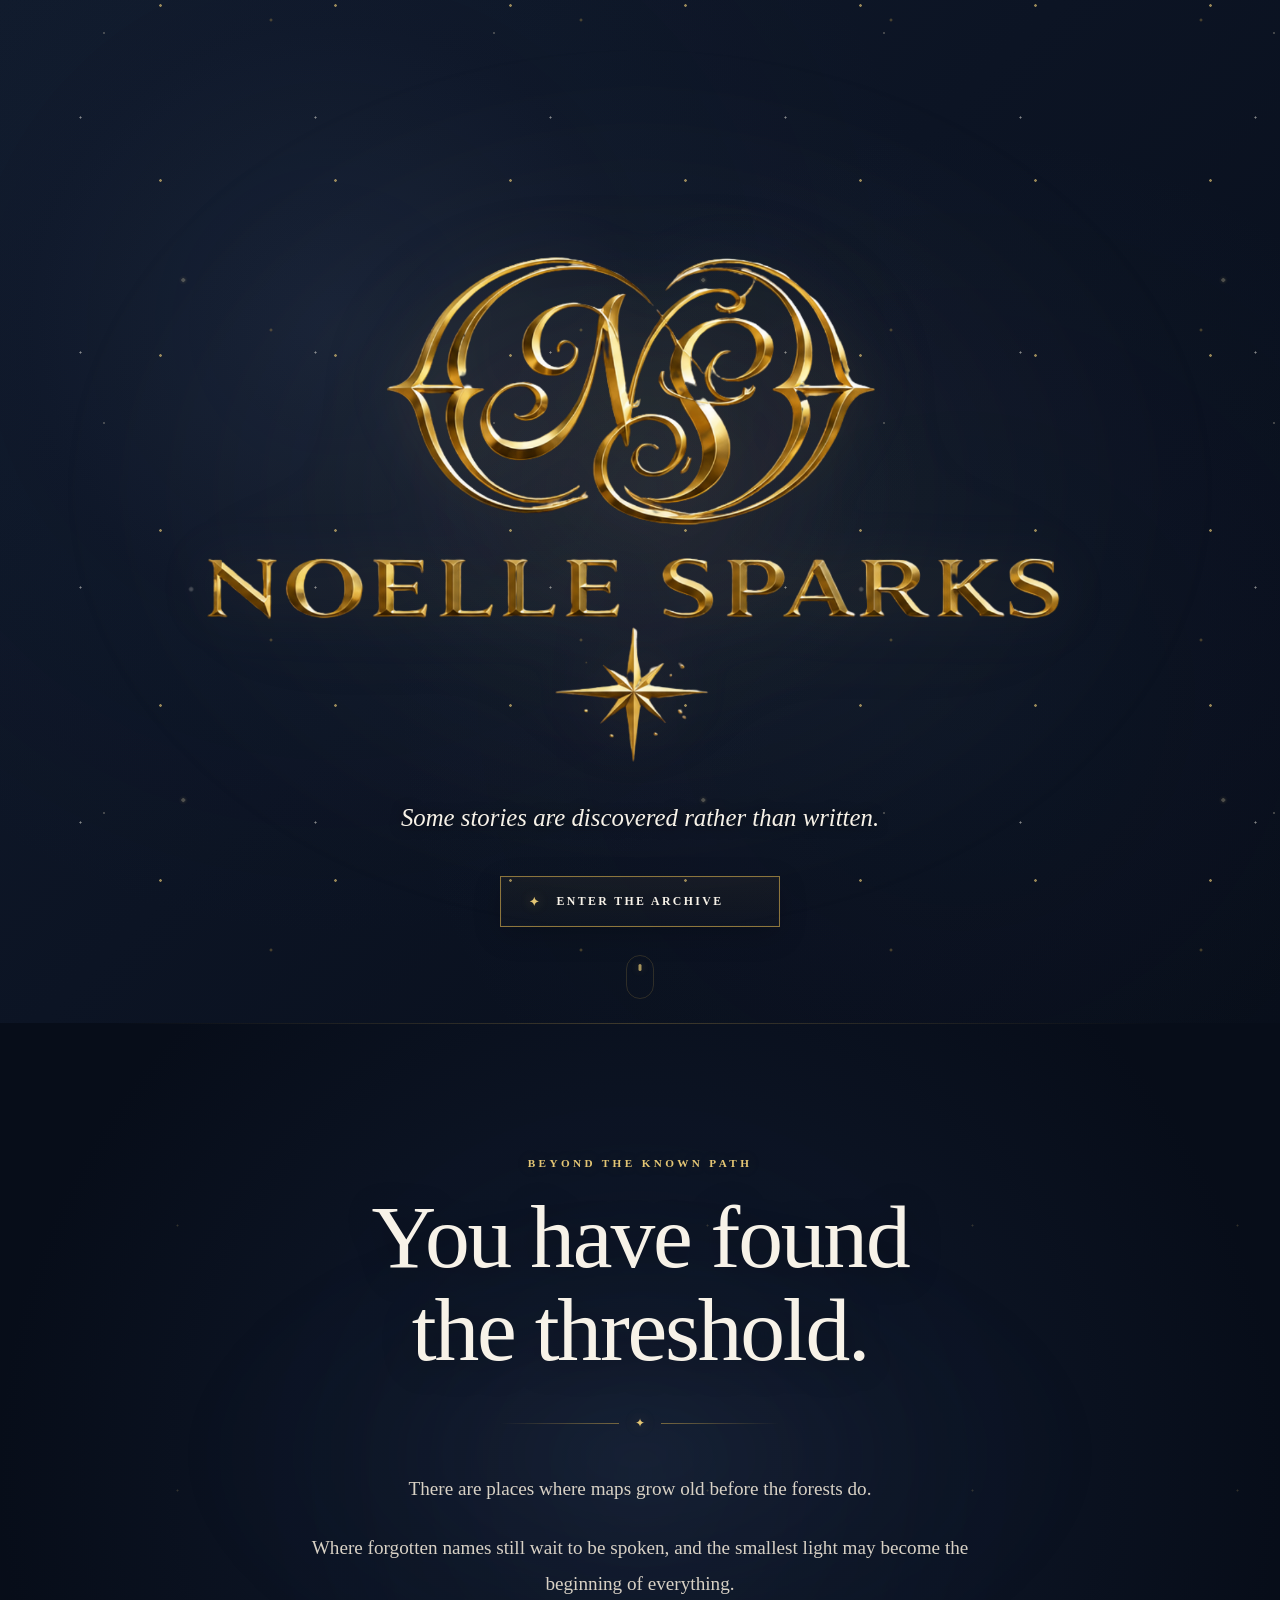
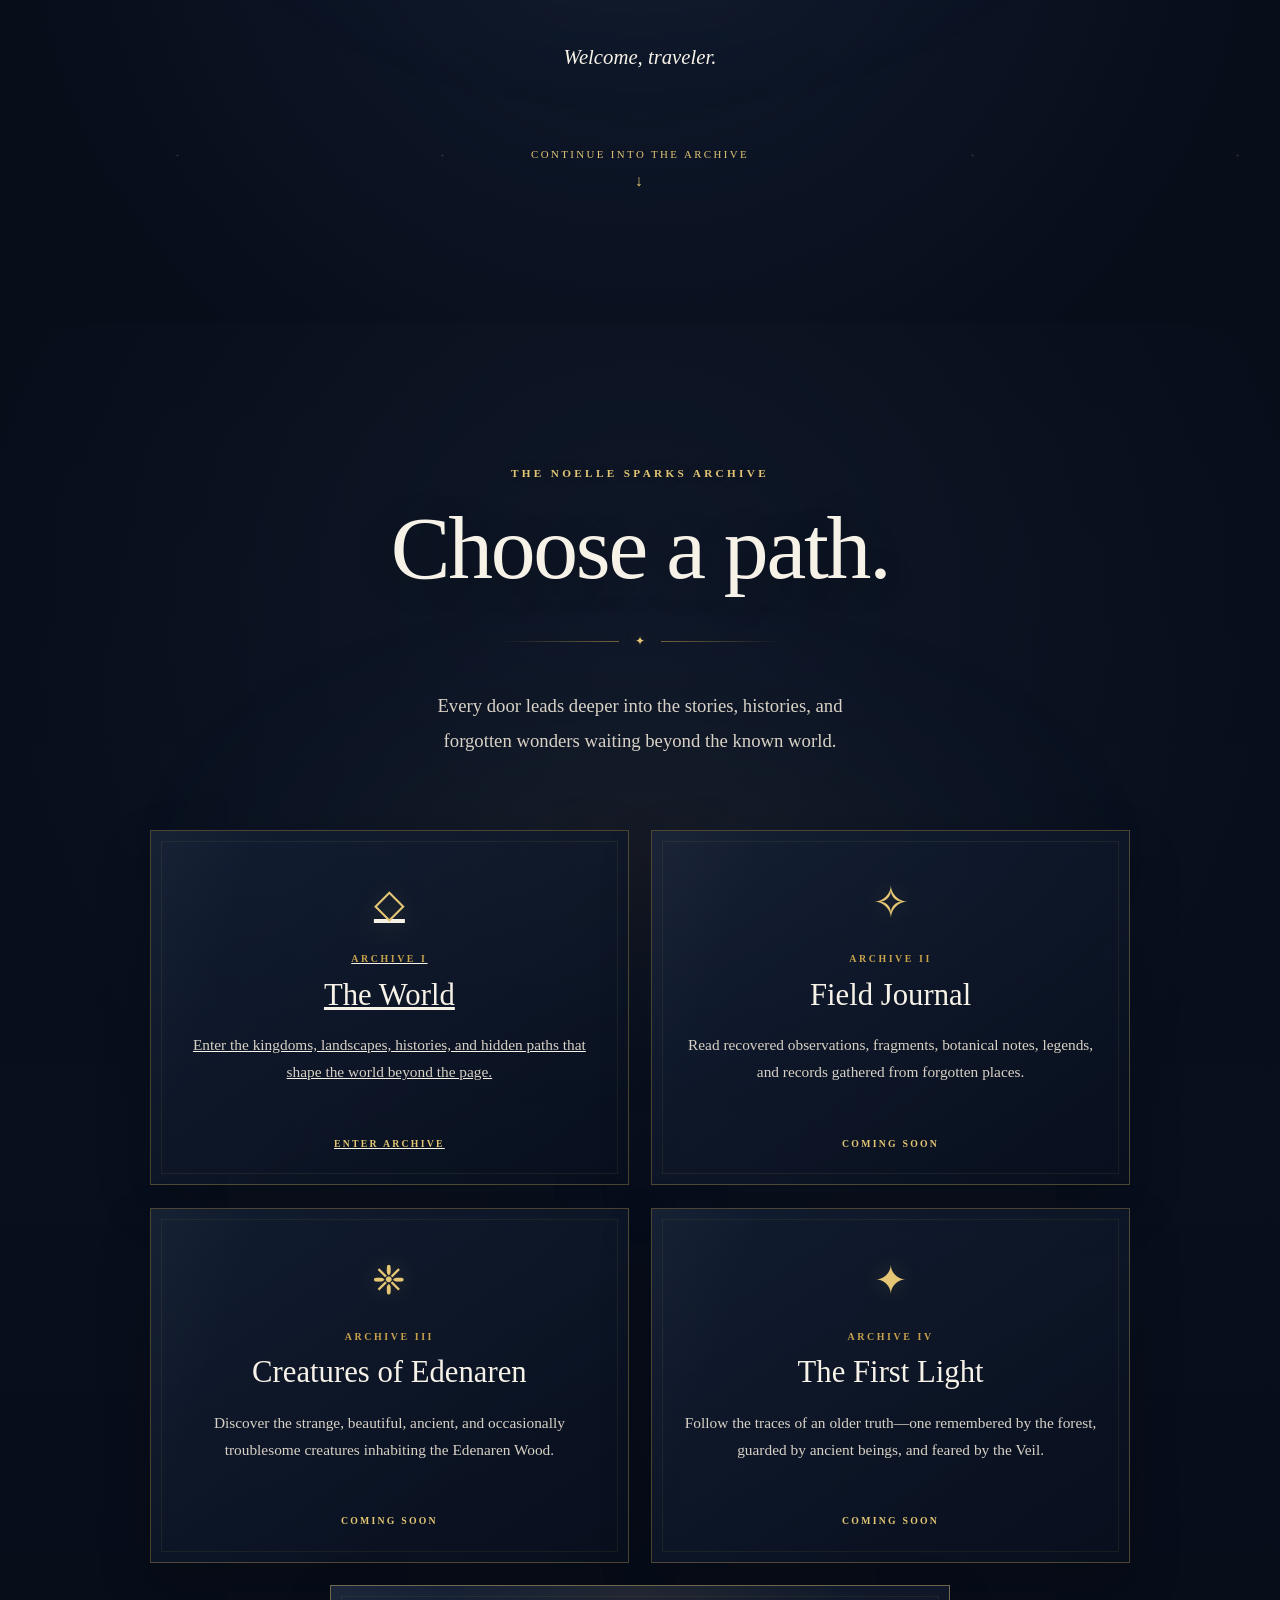
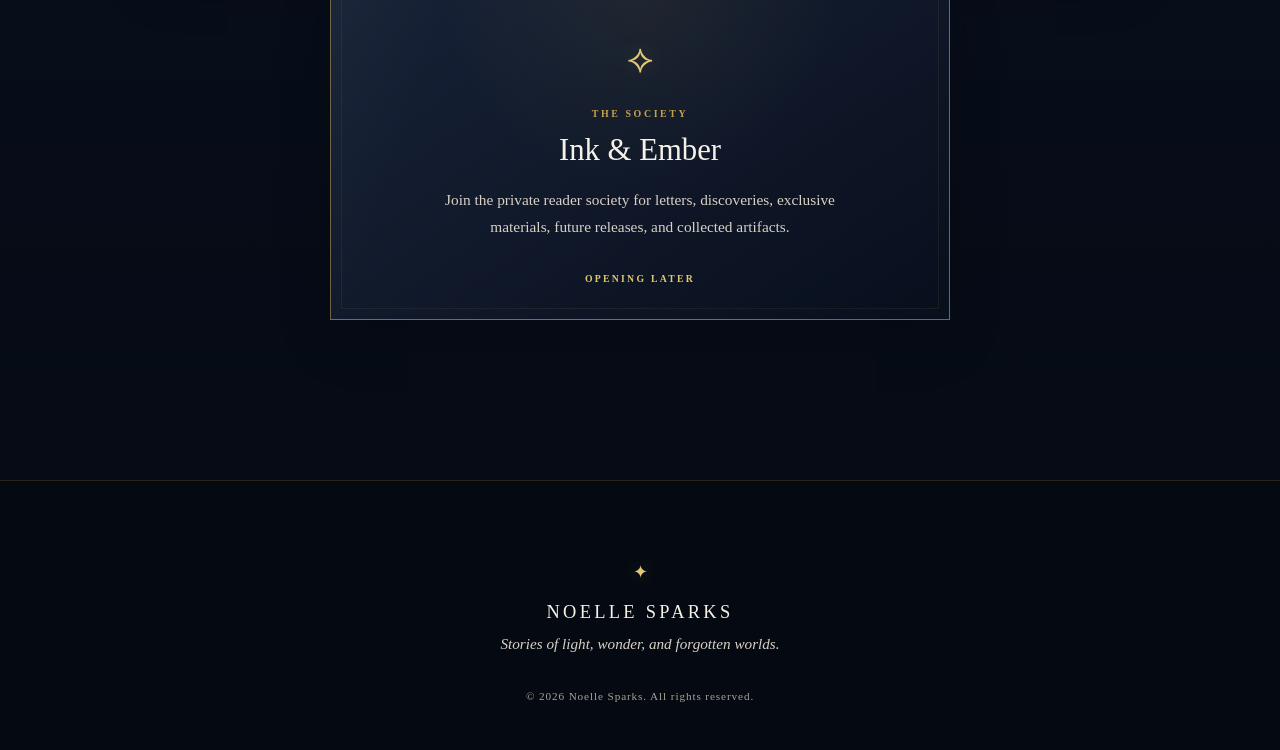
==== commit a43f80ec: "Link World archive page" ====
--- a/index.html
+++ b/index.html
@@ -152,23 +152,50 @@
 
           <!-- THE WORLD -->
 
+          <a href="world.html" class="archive-card">
+
+  <div class="card-symbol" aria-hidden="true">
+    ◇
+  </div>
+
+  <p class="card-number">
+    Archive I
+  </p>
+
+  <h3>
+    The World
+  </h3>
+
+  <p>
+    Enter the kingdoms, landscapes, histories, and hidden paths that shape the world beyond the page.
+  </p>
+
+  <span class="coming-soon">
+    Enter Archive
+  </span>
+
+</a>
+
+
+          <!-- FIELD JOURNAL -->
+
           <article class="archive-card">
 
-            <div class="card-symbol" aria-hidden="true">
-              ◇
+            <div class="card-symbol card-symbol-book" aria-hidden="true">
+              ✧
             </div>
 
             <p class="card-number">
-              Archive I
+              Archive II
             </p>
 
             <h3>
-              The World
+              Field Journal
             </h3>
 
             <p>
-              Enter the kingdoms, landscapes, histories, and hidden
-              paths that shape the world beyond the page.
+              Read recovered observations, fragments, botanical notes,
+              legends, and records gathered from forgotten places.
             </p>
 
             <span class="coming-soon">
@@ -178,25 +205,25 @@
           </article>
 
 
-          <!-- FIELD JOURNAL -->
+          <!-- CREATURES -->
 
           <article class="archive-card">
 
-            <div class="card-symbol card-symbol-book" aria-hidden="true">
-              ✧
+            <div class="card-symbol" aria-hidden="true">
+              ❈
             </div>
 
             <p class="card-number">
-              Archive II
+              Archive III
             </p>
 
             <h3>
-              Field Journal
+              Creatures of Edenaren
             </h3>
 
             <p>
-              Read recovered observations, fragments, botanical notes,
-              legends, and records gathered from forgotten places.
+              Discover the strange, beautiful, ancient, and occasionally
+              troublesome creatures inhabiting the Edenaren Wood.
             </p>
 
             <span class="coming-soon">
@@ -206,25 +233,25 @@
           </article>
 
 
-          <!-- CREATURES -->
+          <!-- FIRST LIGHT -->
 
           <article class="archive-card">
 
             <div class="card-symbol" aria-hidden="true">
-              ❈
+              ✦
             </div>
 
             <p class="card-number">
-              Archive III
+              Archive IV
             </p>
 
             <h3>
-              Creatures of Edenaren
+              The First Light
             </h3>
 
             <p>
-              Discover the strange, beautiful, ancient, and occasionally
-              troublesome creatures inhabiting the Edenaren Wood.
+              Follow the traces of an older truth—one remembered by the
+              forest, guarded by ancient beings, and feared by the Veil.
             </p>
 
             <span class="coming-soon">
@@ -234,34 +261,6 @@
           </article>
 
 
-          <!-- FIRST LIGHT -->
-
-          <article class="archive-card">
-
-            <div class="card-symbol" aria-hidden="true">
-              ✦
-            </div>
-
-            <p class="card-number">
-              Archive IV
-            </p>
-
-            <h3>
-              The First Light
-            </h3>
-
-            <p>
-              Follow the traces of an older truth—one remembered by the
-              forest, guarded by ancient beings, and feared by the Veil.
-            </p>
-
-            <span class="coming-soon">
-              Coming Soon
-            </span>
-
-          </article>
-
-
           <!-- INK & EMBER -->
 
           <article class="archive-card archive-card-featured">
--- a/css/styles.css
+++ b/css/styles.css
@@ -352,13 +352,17 @@
   position: relative;
   z-index: 2;
 
-  width: min(100%, 760px);
+  width: min(100%, 900px);
 
   display: flex;
   flex-direction: column;
   align-items: center;
+  justify-content: center;
 
   text-align: center;
+
+  margin: 0 auto;
+  padding-top: 14vh;
 }
 
 
@@ -367,11 +371,9 @@
 .hero-logo-wrap {
   position: relative;
 
-  width: min(62vw, 520px);
-
-  margin: 0 auto 3.25rem;
-
-  transform: translateX(-8px);
+  width: min(90vw, 900px);
+
+  margin: 0 auto .5rem;
 
   isolation: isolate;
 }
@@ -428,7 +430,7 @@
 .tagline {
   max-width: 650px;
 
-  margin: 0 auto 2.75rem;
+  margin: 0 auto 2.3rem;
 
   color: var(--ivory);
 
@@ -448,7 +450,6 @@
     ease
     both;
 }
-
 
 /* Primary button */
 
@@ -1392,13 +1393,10 @@
   }
 
   .hero-logo-wrap {
-    width: min(76vw, 500px);
-
-    margin-bottom: 2.75rem;
-
-    transform:
-      translateX(-5px);
-  }
+  width: min(76vw, 500px);
+
+  margin-bottom: 2.75rem;
+}
 
   .discover-section {
     padding:
@@ -1433,14 +1431,11 @@
       5.5rem;
   }
 
-  .hero-logo-wrap {
-    width: min(92vw, 450px);
-
-    margin-bottom: 2.4rem;
-
-    transform:
-      translateX(-3px);
-  }
+.hero-logo-wrap {
+  width: min(92vw, 450px);
+
+  margin-bottom: 2.4rem;
+}
 
   .tagline {
     margin-bottom: 2.25rem;
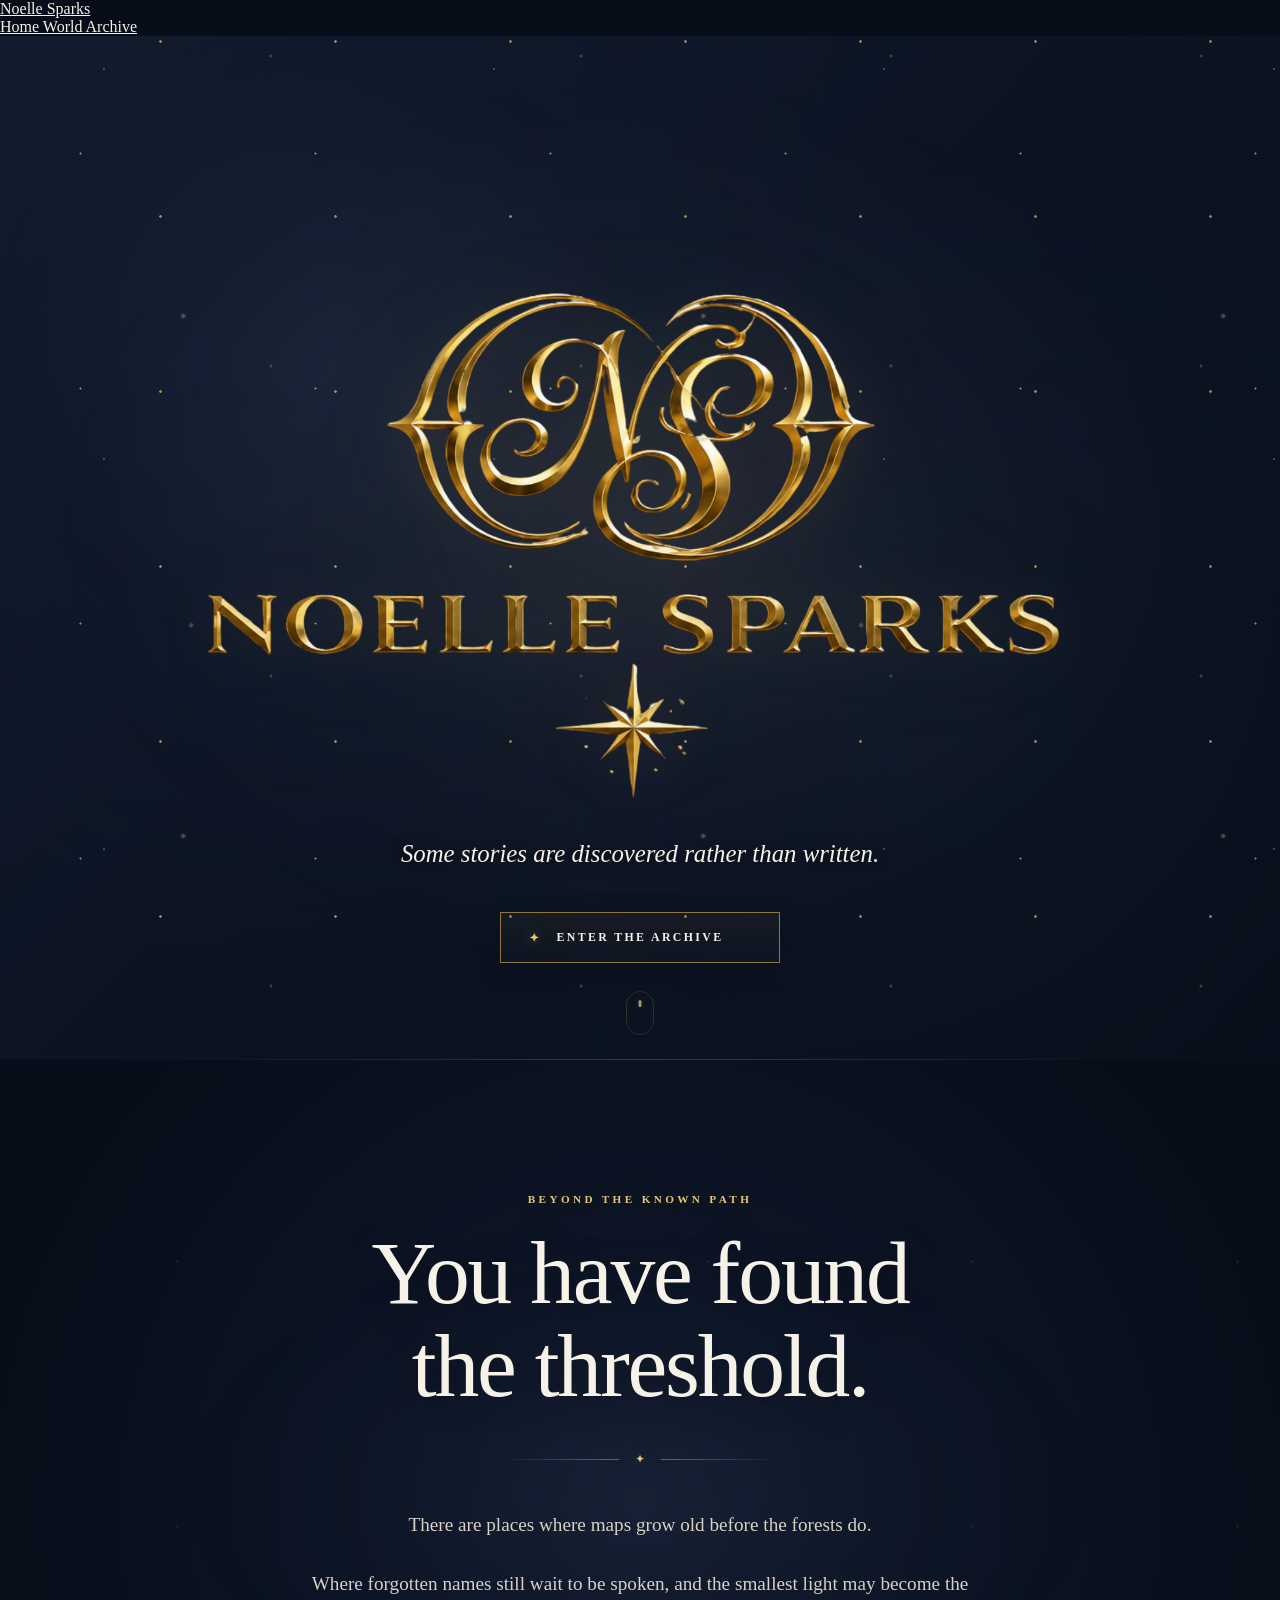
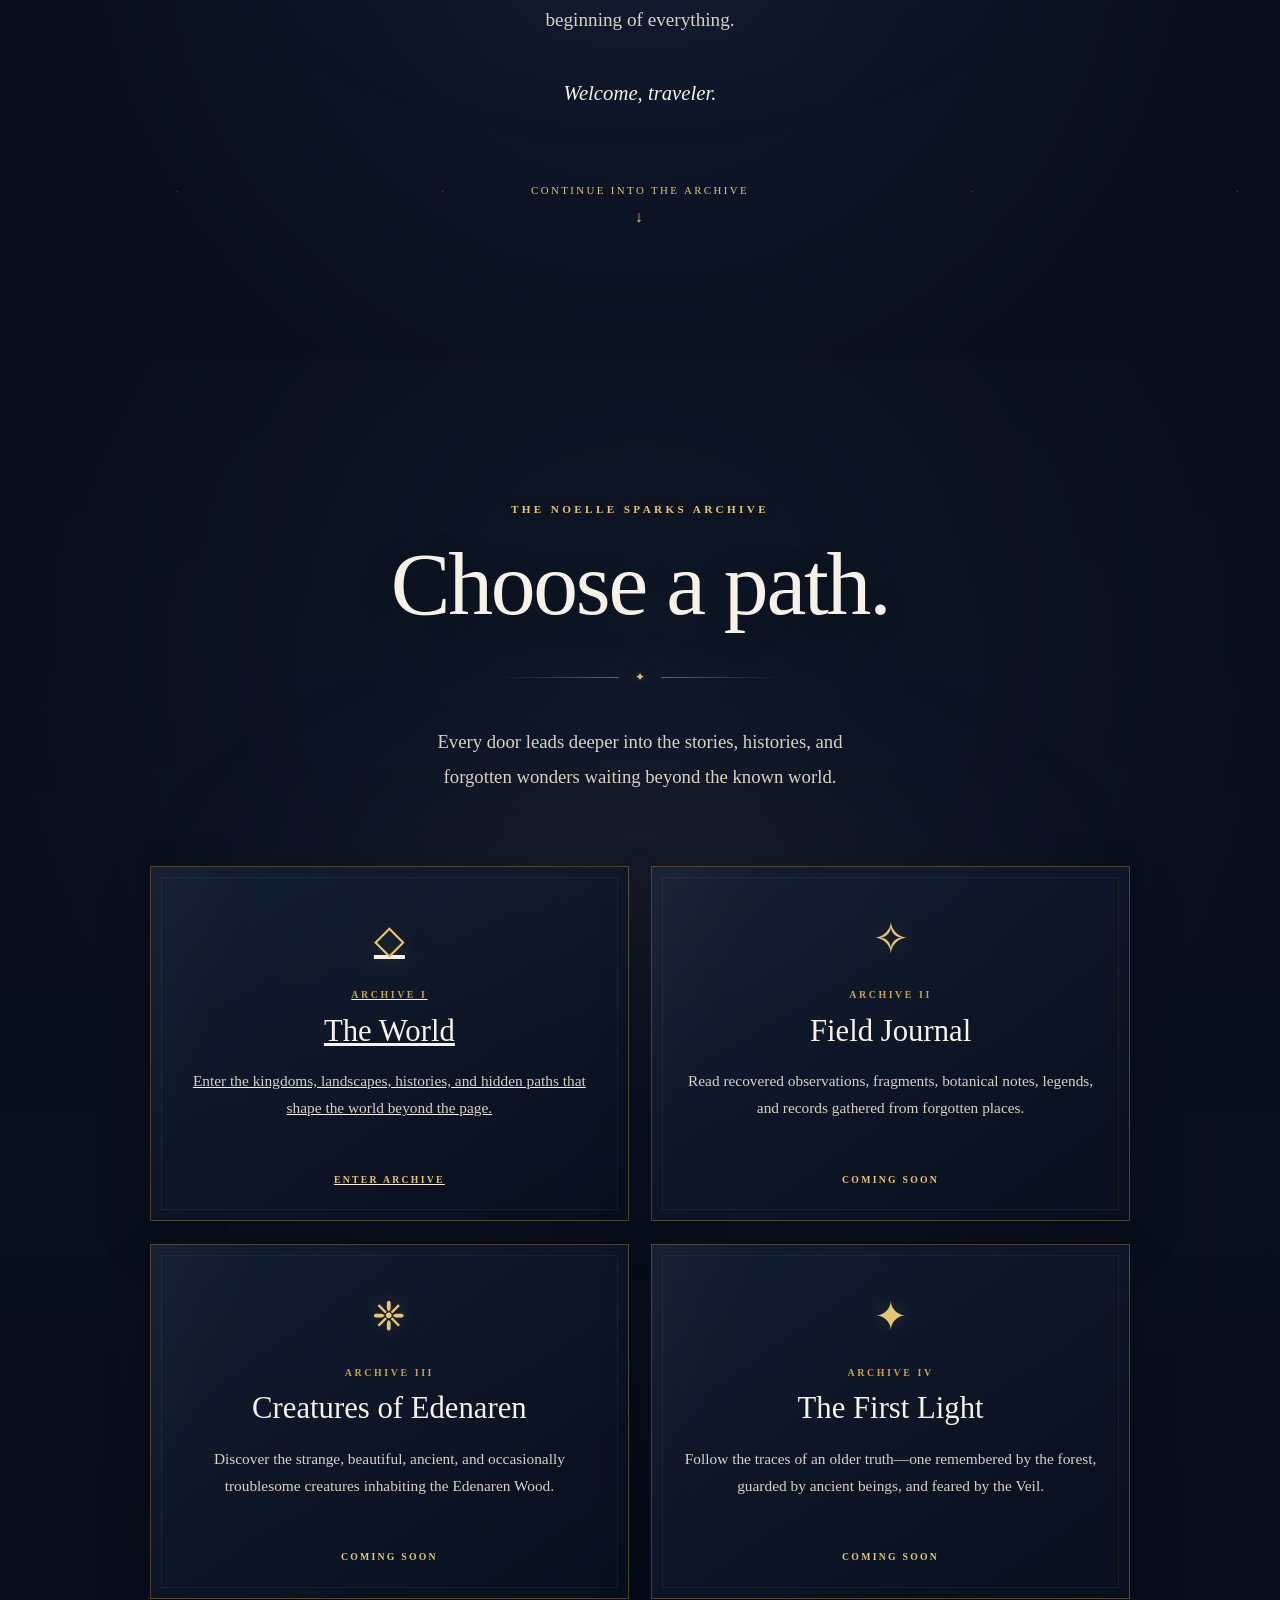
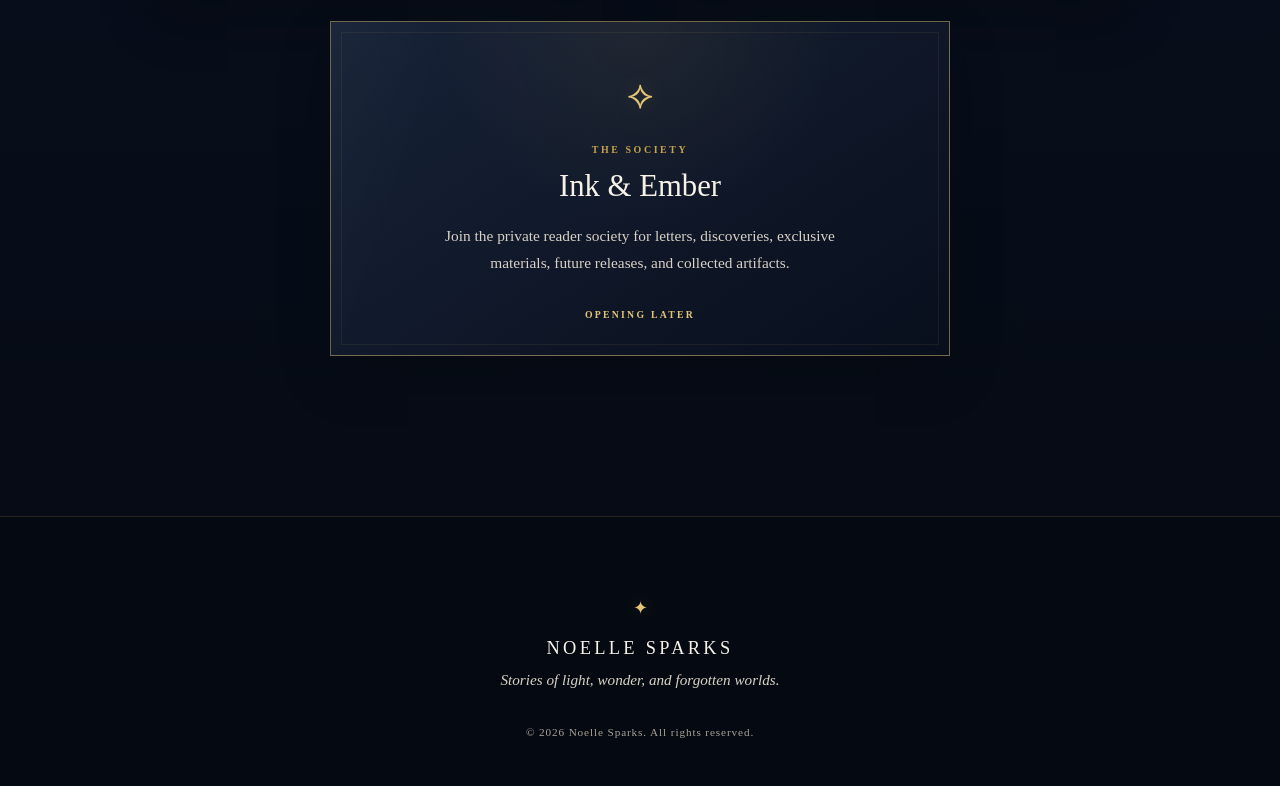
==== commit 3d992ece: "Add header and navigation to index.html Added site header with navigation links." ====
--- a/index.html
+++ b/index.html
@@ -19,7 +19,29 @@
 </head>
 
 <body>
-
+<header class="site-header">
+
+  <div class="site-header-inner">
+
+    <a href="index.html" class="site-brand">
+      Noelle Sparks
+    </a>
+
+    <nav class="site-nav" aria-label="Primary navigation">
+
+      <a href="index.html">
+        Home
+      </a>
+
+      <a href="world.html">
+        World Archive
+      </a>
+
+    </nav>
+
+  </div>
+
+</header>
   <main>
 
     <!-- ==================================================
--- a/css/styles.css
+++ b/css/styles.css
@@ -1561,3 +1561,351 @@
   }
 
 }
+/* ==========================================================
+   WORLD ARCHIVE
+   ========================================================== */
+
+.map-section{
+
+    width:min(1400px,94vw);
+
+    margin:0 auto;
+
+    padding:4rem 0 5rem;
+
+}
+
+.world-map{
+
+    width:100%;
+
+    display:block;
+
+    border:1px solid rgba(199,162,75,.22);
+
+    box-shadow:
+        0 25px 70px rgba(0,0,0,.45);
+
+    border-radius:8px;
+
+}
+
+.archive-entry{
+
+    width:min(850px,90vw);
+
+    margin:0 auto 7rem;
+
+    color:var(--mist);
+
+    line-height:1.9;
+
+}
+
+.archive-entry h2{
+
+    color:var(--gold-light);
+
+    font-size:2.5rem;
+
+    margin-bottom:1rem;
+
+}
+
+.archive-entry p{
+
+    font-size:1.05rem;
+
+}
+/* Compact introductory section for the World Archive */
+
+.discover-section.archive-hero {
+    min-height: auto;
+    height: auto;
+    padding: 7rem 1.5rem 4rem;
+}
+
+.archive-hero .discover-content {
+    position: relative;
+    z-index: 1;
+}
+
+.archive-hero + .map-section {
+    padding-top: 2rem;
+}
+
+@media (max-width: 700px) {
+    .discover-section.archive-hero {
+        padding: 5rem 1.25rem 3rem;
+    }
+
+    .archive-hero + .map-section {
+        padding-top: 1rem;
+    }
+}
+/* ==========================================================
+   ARCHIVE RECORDS
+   ========================================================== */
+
+.archive-entry {
+    width: min(850px, 90vw);
+    margin: 0 auto 6rem;
+    padding: 3.5rem 4rem;
+
+    border: 1px solid rgba(199, 162, 75, 0.24);
+    background:
+        linear-gradient(
+            145deg,
+            rgba(255, 255, 255, 0.025),
+            rgba(255, 255, 255, 0.008)
+        );
+
+    box-shadow:
+        0 24px 60px rgba(0, 0, 0, 0.28),
+        inset 0 0 40px rgba(199, 162, 75, 0.025);
+
+    color: var(--mist);
+}
+
+.archive-label {
+    margin: 0 0 1rem;
+
+    color: var(--gold);
+    font-size: 0.72rem;
+    letter-spacing: 0.22em;
+    text-transform: uppercase;
+}
+
+.archive-entry h2 {
+    margin: 0;
+
+    color: var(--gold-light);
+    font-size: clamp(2rem, 4vw, 3rem);
+    font-weight: 400;
+}
+
+.archive-rule {
+    width: 75px;
+    height: 1px;
+    margin: 1.5rem 0 2rem;
+
+    background: linear-gradient(
+        90deg,
+        var(--gold),
+        transparent
+    );
+}
+
+.archive-entry p {
+    font-size: 1.05rem;
+    line-height: 1.9;
+}
+
+.archive-note {
+    margin-top: 2rem;
+
+    color: rgba(231, 226, 211, 0.6);
+    font-size: 0.88rem !important;
+    font-style: italic;
+}
+
+@media (max-width: 700px) {
+    .archive-entry {
+        padding: 2.5rem 1.75rem;
+        margin-bottom: 4rem;
+    }
+}
+/* ==========================================================
+   INTERACTIVE ARCHIVE MAP
+   ========================================================== */
+
+html {
+    scroll-behavior: smooth;
+}
+
+.map-frame {
+    position: relative;
+    width: 100%;
+}
+
+.map-frame .world-map {
+    width: 100%;
+    display: block;
+}
+
+.map-hotspot {
+    position: absolute;
+    z-index: 2;
+
+    display: flex;
+    flex-direction: column;
+    align-items: center;
+
+    transform: translate(-50%, -50%);
+    text-decoration: none;
+}
+
+.hotspot-marker {
+    width: 18px;
+    height: 18px;
+
+    border: 2px solid #f2d67c;
+    border-radius: 50%;
+
+    background: rgba(10, 13, 29, 0.75);
+
+    box-shadow:
+        0 0 0 5px rgba(199, 162, 75, 0.18),
+        0 0 18px rgba(242, 214, 124, 0.8);
+
+    transition:
+        transform 0.25s ease,
+        box-shadow 0.25s ease;
+}
+
+.hotspot-label {
+    margin-top: 0.7rem;
+    padding: 0.35rem 0.65rem;
+
+    border: 1px solid rgba(199, 162, 75, 0.45);
+    background: rgba(8, 10, 22, 0.9);
+
+    color: var(--gold-light);
+    font-size: 0.72rem;
+    letter-spacing: 0.08em;
+    white-space: nowrap;
+
+    opacity: 0;
+    transform: translateY(5px);
+
+    transition:
+        opacity 0.25s ease,
+        transform 0.25s ease;
+}
+
+.map-hotspot:hover .hotspot-marker,
+.map-hotspot:focus-visible .hotspot-marker {
+    transform: scale(1.25);
+
+    box-shadow:
+        0 0 0 7px rgba(199, 162, 75, 0.22),
+        0 0 28px rgba(242, 214, 124, 1);
+}
+
+.map-hotspot:hover .hotspot-label,
+.map-hotspot:focus-visible .hotspot-label {
+    opacity: 1;
+    transform: translateY(0);
+}
+
+.hotspot-edenaren {
+    left: 41%;
+    top: 35%;
+}
+
+.hotspot-lyshal {
+    left: 71%;
+    top: 45%;
+}
+
+.hotspot-dorshyllwyn {
+    left: 61%;
+    top: 68%;
+}
+
+.map-instruction {
+    margin: 1.5rem 0 0;
+
+    color: rgba(231, 226, 211, 0.62);
+    font-size: 0.82rem;
+    font-style: italic;
+    letter-spacing: 0.06em;
+    text-align: center;
+}
+
+@media (max-width: 700px) {
+    .hotspot-marker {
+        width: 14px;
+        height: 14px;
+    }
+
+    .hotspot-label {
+        display: none;
+    }
+}
+/* ==========================================================
+   MAP LOCATION INDEX
+   ========================================================== */
+
+.map-index {
+    display: grid;
+    grid-template-columns: repeat(3, 1fr);
+    gap: 1rem;
+
+    width: min(900px, 100%);
+    margin: 2rem auto 0;
+}
+
+.map-index a {
+    padding: 1.15rem 1rem;
+
+    border: 1px solid rgba(199, 162, 75, 0.28);
+    background: rgba(255, 255, 255, 0.018);
+
+    color: var(--gold-light);
+    font-family: inherit;
+    text-align: center;
+    text-decoration: none;
+
+    transition:
+        border-color 0.25s ease,
+        background 0.25s ease,
+        transform 0.25s ease;
+}
+
+.map-index a span {
+    display: block;
+    margin-bottom: 0.45rem;
+
+    color: rgba(231, 226, 211, 0.55);
+    font-size: 0.65rem;
+    letter-spacing: 0.18em;
+    text-transform: uppercase;
+}
+
+.map-index a:hover,
+.map-index a:focus-visible {
+    border-color: rgba(242, 214, 124, 0.7);
+    background: rgba(199, 162, 75, 0.08);
+    transform: translateY(-3px);
+}
+
+@media (max-width: 700px) {
+    .map-index {
+        grid-template-columns: 1fr;
+    }
+}
+/* ==========================================================
+   RETURN TO MAP LINKS
+   ========================================================== */
+
+.return-to-map {
+    display: inline-block;
+    margin-top: 2rem;
+
+    color: var(--gold);
+    font-size: 0.75rem;
+    letter-spacing: 0.12em;
+    text-decoration: none;
+    text-transform: uppercase;
+
+    transition:
+        color 0.25s ease,
+        transform 0.25s ease;
+}
+
+.return-to-map:hover,
+.return-to-map:focus-visible {
+    color: var(--gold-light);
+    transform: translateY(-2px);
+}
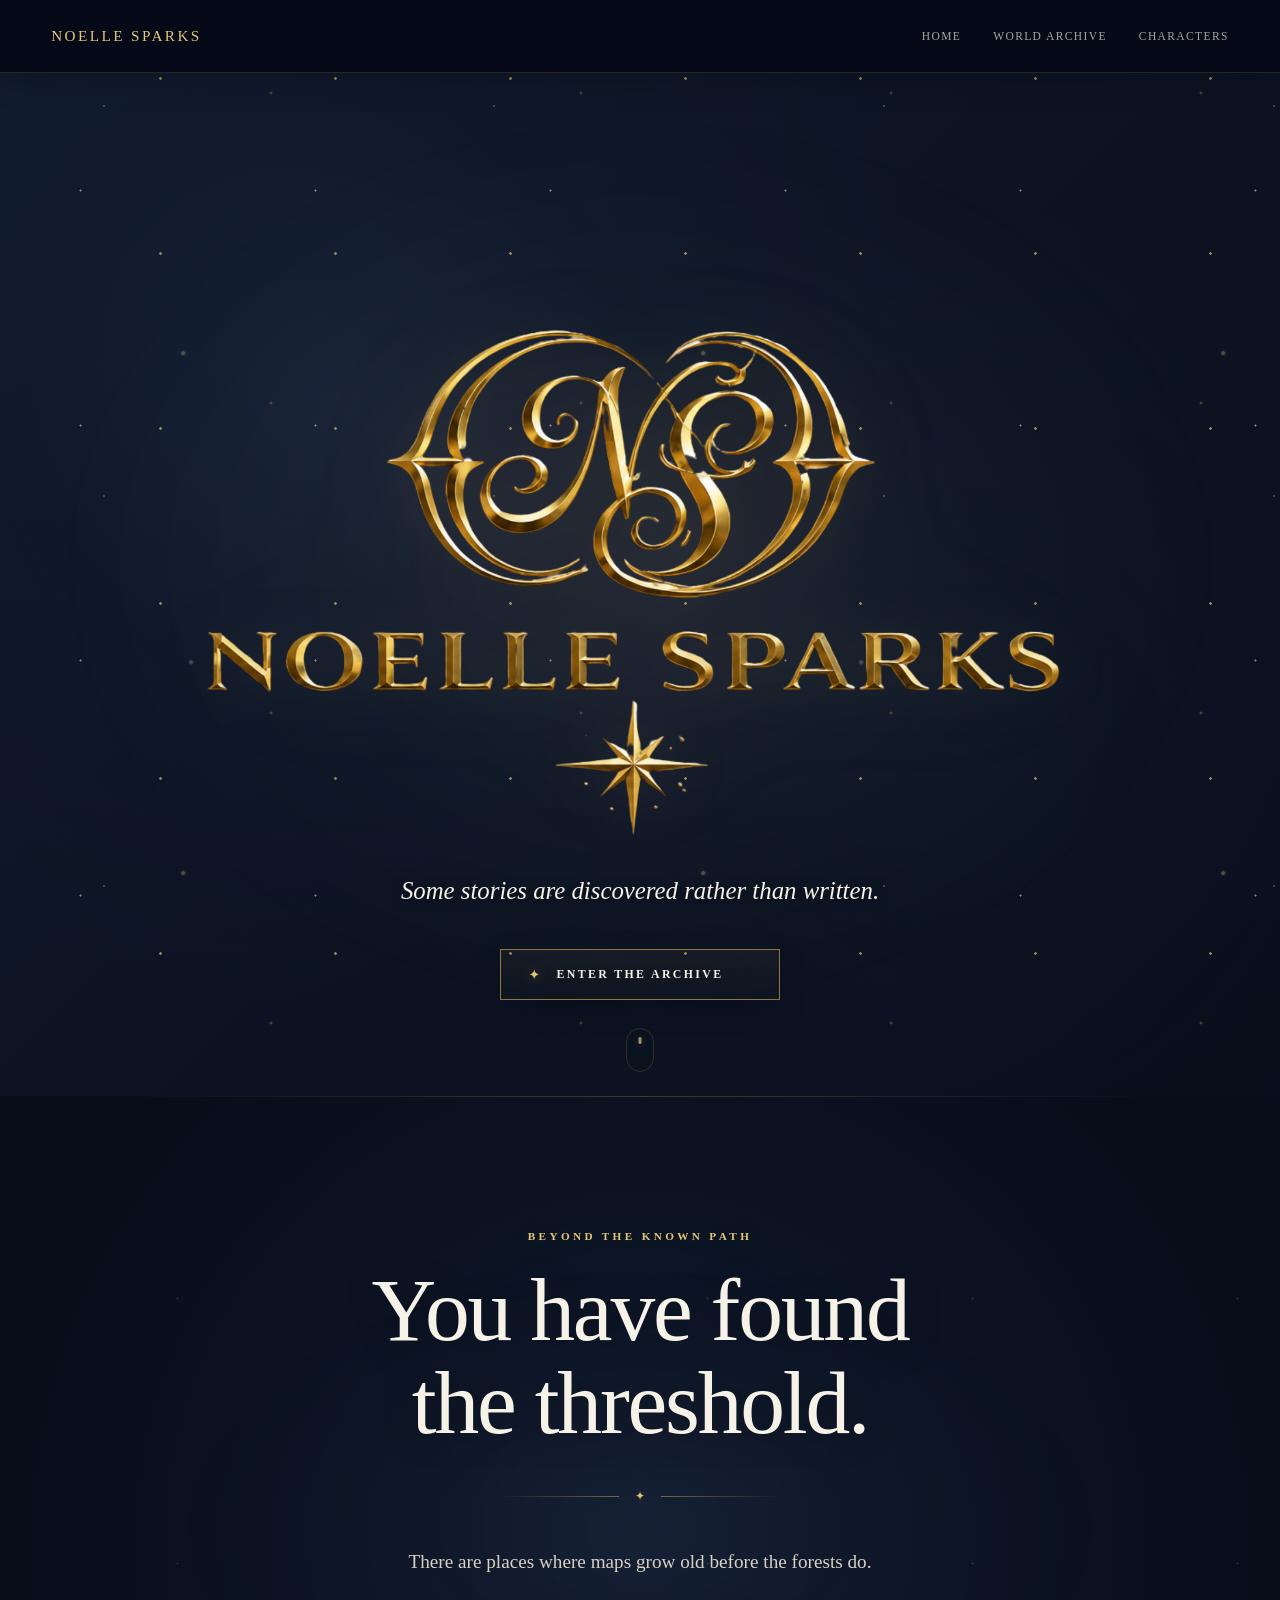
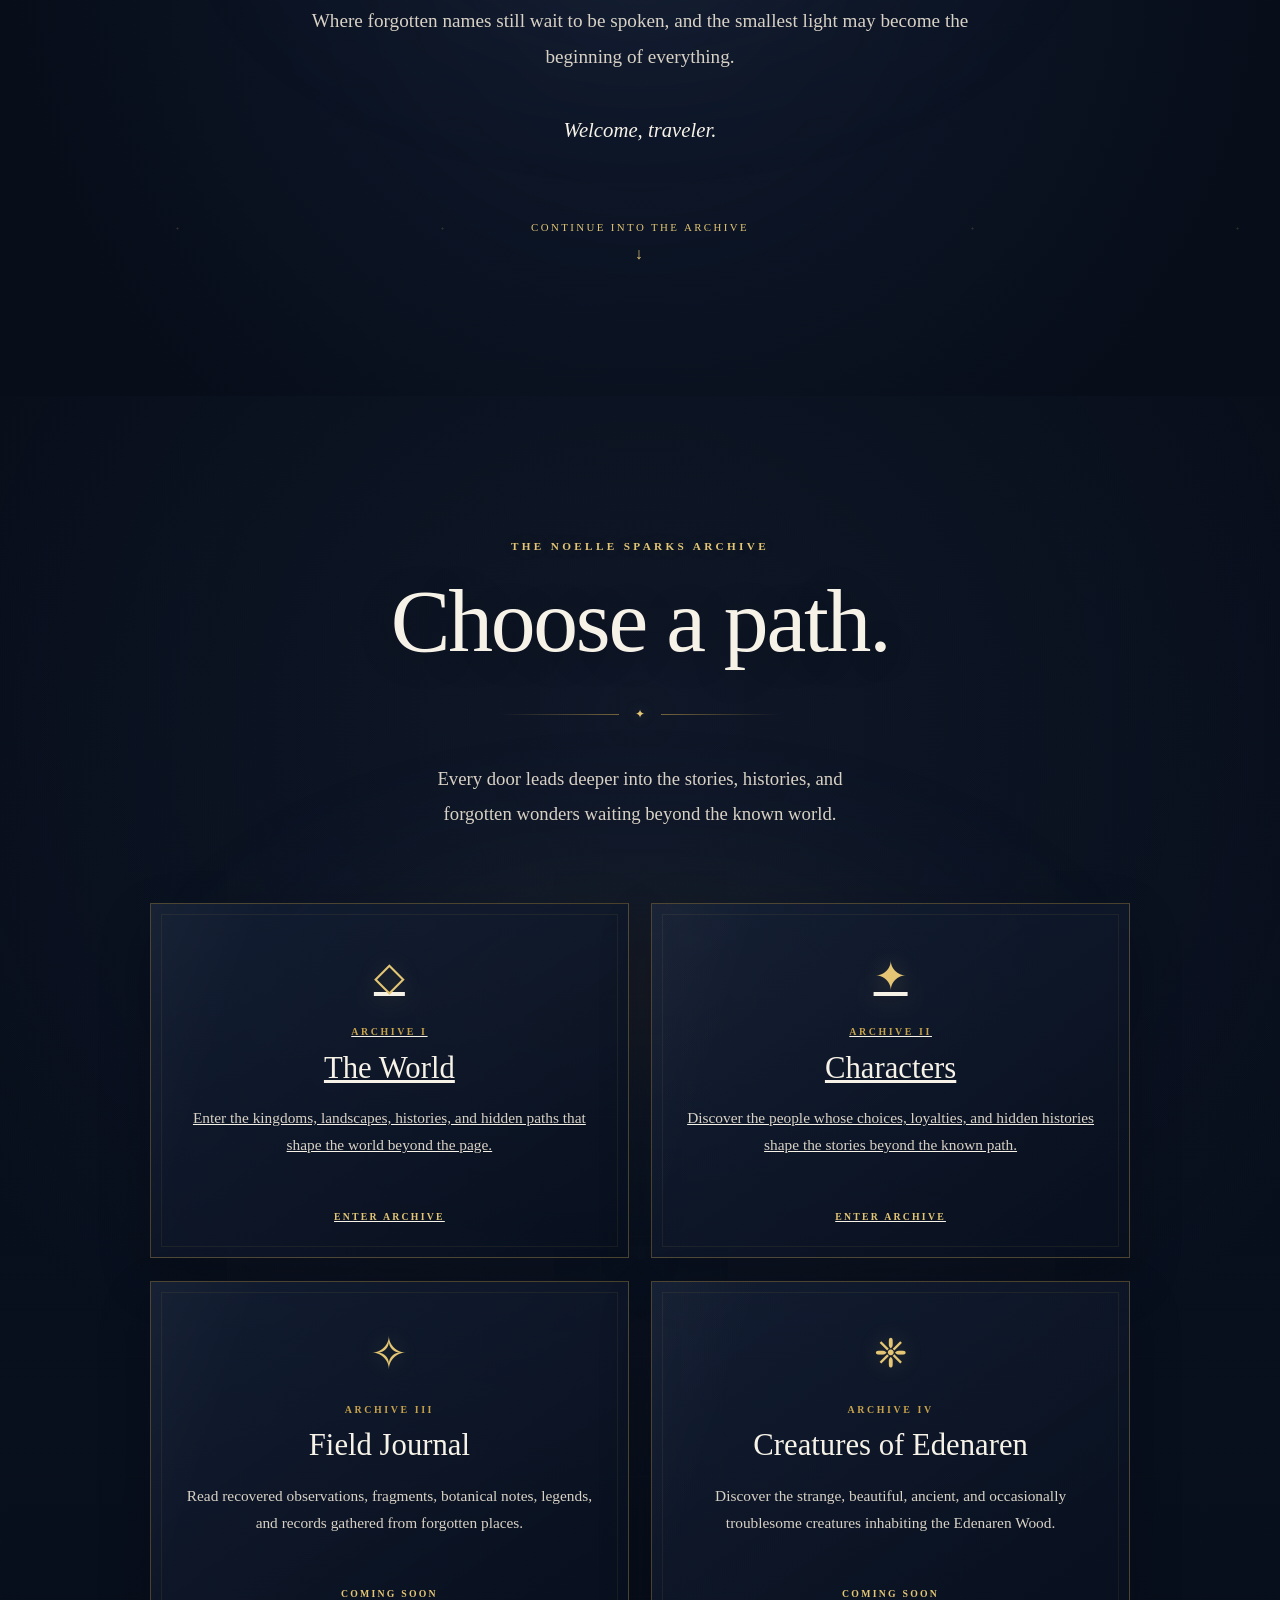
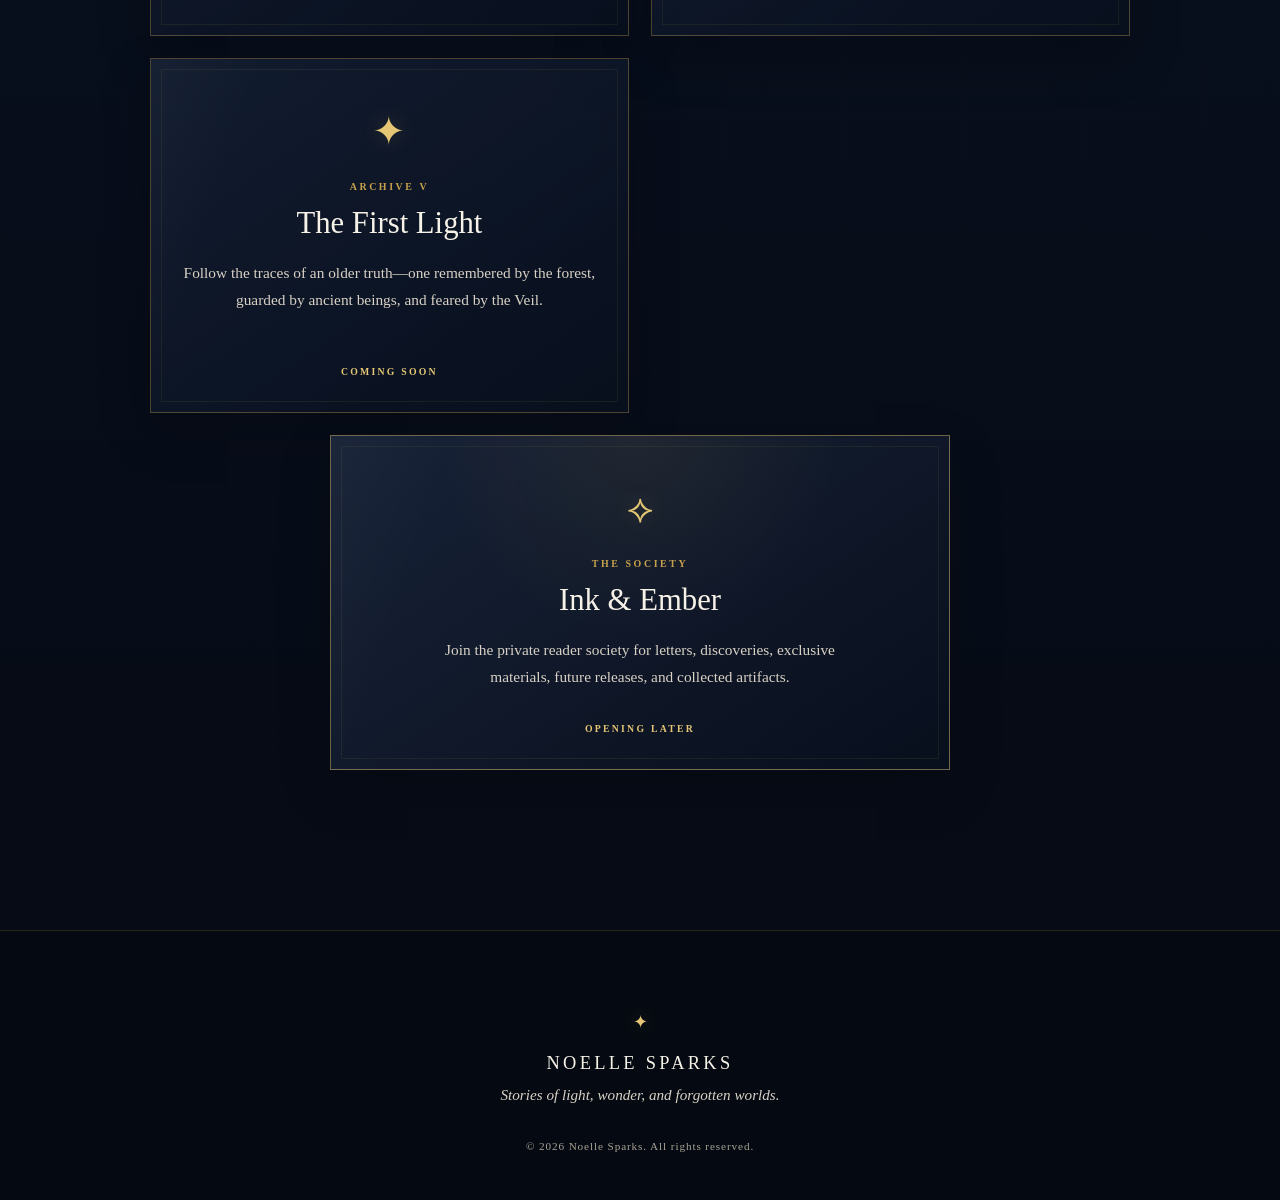
==== commit e686c216: "Add Character Archive navigation Added a new 'Characters' section with a link and description. Updat" ====
--- a/index.html
+++ b/index.html
@@ -36,6 +36,10 @@
       <a href="world.html">
         World Archive
       </a>
+
+      <a href="characters.html">
+  Characters
+</a>
 
     </nav>
 
@@ -197,7 +201,32 @@
   </span>
 
 </a>
-
+<!-- CHARACTERS -->
+
+<a href="characters.html" class="archive-card">
+
+  <div class="card-symbol" aria-hidden="true">
+    ✦
+  </div>
+
+  <p class="card-number">
+    Archive II
+  </p>
+
+  <h3>
+    Characters
+  </h3>
+
+  <p>
+    Discover the people whose choices, loyalties, and hidden histories
+    shape the stories beyond the known path.
+  </p>
+
+  <span class="coming-soon">
+    Enter Archive
+  </span>
+
+</a>
 
           <!-- FIELD JOURNAL -->
 
@@ -208,7 +237,7 @@
             </div>
 
             <p class="card-number">
-              Archive II
+              Archive III
             </p>
 
             <h3>
@@ -236,7 +265,7 @@
             </div>
 
             <p class="card-number">
-              Archive III
+              Archive IV
             </p>
 
             <h3>
@@ -264,7 +293,7 @@
             </div>
 
             <p class="card-number">
-              Archive IV
+              Archive V
             </p>
 
             <h3>
--- a/css/styles.css
+++ b/css/styles.css
@@ -1909,3 +1909,314 @@
     color: var(--gold-light);
     transform: translateY(-2px);
 }
+/* ==========================================================
+   GLOBAL SITE HEADER
+   ========================================================== */
+
+.site-header {
+    position: sticky;
+    top: 0;
+    z-index: 100;
+
+    border-bottom: 1px solid rgba(199, 162, 75, 0.18);
+
+    background: rgba(7, 10, 24, 0.88);
+    backdrop-filter: blur(14px);
+    -webkit-backdrop-filter: blur(14px);
+
+    box-shadow: 0 10px 30px rgba(0, 0, 0, 0.18);
+}
+
+.site-header-inner {
+    display: flex;
+    align-items: center;
+    justify-content: space-between;
+
+    width: min(1400px, 92vw);
+    min-height: 72px;
+    margin: 0 auto;
+}
+
+.site-brand {
+    color: var(--gold-light);
+    font-size: 0.95rem;
+    letter-spacing: 0.16em;
+    text-decoration: none;
+    text-transform: uppercase;
+
+    transition: color 0.25s ease;
+}
+
+.site-brand:hover,
+.site-brand:focus-visible {
+    color: var(--gold);
+}
+
+.site-nav {
+    display: flex;
+    align-items: center;
+    gap: 2rem;
+}
+
+.site-nav a {
+    position: relative;
+
+    padding: 0.4rem 0;
+
+    color: rgba(231, 226, 211, 0.72);
+    font-size: 0.72rem;
+    letter-spacing: 0.12em;
+    text-decoration: none;
+    text-transform: uppercase;
+
+    transition: color 0.25s ease;
+}
+
+.site-nav a::after {
+    content: "";
+
+    position: absolute;
+    right: 0;
+    bottom: 0;
+    left: 0;
+
+    height: 1px;
+
+    background: var(--gold);
+
+    transform: scaleX(0);
+    transform-origin: center;
+
+    transition: transform 0.25s ease;
+}
+
+.site-nav a:hover,
+.site-nav a:focus-visible {
+    color: var(--gold-light);
+}
+
+.site-nav a:hover::after,
+.site-nav a:focus-visible::after {
+    transform: scaleX(1);
+}
+
+@media (max-width: 600px) {
+    .site-header-inner {
+        min-height: 64px;
+    }
+
+    .site-brand {
+        font-size: 0.76rem;
+        letter-spacing: 0.11em;
+    }
+
+    .site-nav {
+        gap: 1rem;
+    }
+
+    .site-nav a {
+        font-size: 0.63rem;
+        letter-spacing: 0.08em;
+    }
+
+    .site-nav a:first-child {
+        display: none;
+    }
+}
+/* ==========================================================
+   CHARACTER ARCHIVE
+   ========================================================== */
+
+.character-archive-introduction {
+    width: min(780px, 88vw);
+    margin: 0 auto 4rem;
+    text-align: center;
+}
+
+.character-archive-introduction h2 {
+    margin: 0 0 1.5rem;
+
+    color: var(--gold-light);
+    font-size: clamp(2rem, 4vw, 3rem);
+    font-weight: 400;
+}
+
+.character-archive-introduction > p:last-child {
+    margin: 0 auto;
+    max-width: 680px;
+
+    color: rgba(231, 226, 211, 0.76);
+    font-size: 1.02rem;
+    line-height: 1.9;
+}
+
+.character-grid {
+    display: grid;
+    grid-template-columns: repeat(2, minmax(0, 1fr));
+    gap: 2rem;
+
+    width: min(1100px, 90vw);
+    margin: 0 auto 7rem;
+}
+
+.character-record {
+    position: relative;
+    overflow: hidden;
+
+    border: 1px solid rgba(199, 162, 75, 0.24);
+
+    background:
+        linear-gradient(
+            145deg,
+            rgba(255, 255, 255, 0.035),
+            rgba(255, 255, 255, 0.008)
+        );
+
+    box-shadow:
+        0 24px 60px rgba(0, 0, 0, 0.28),
+        inset 0 0 45px rgba(199, 162, 75, 0.025);
+}
+
+.character-record::before {
+    content: "";
+
+    position: absolute;
+    top: 0;
+    right: 0;
+    left: 0;
+
+    height: 2px;
+
+    background:
+        linear-gradient(
+            90deg,
+            transparent,
+            rgba(242, 214, 124, 0.72),
+            transparent
+        );
+}
+
+.character-portrait {
+    position: relative;
+    aspect-ratio: 4 / 5;
+    overflow: hidden;
+
+    border-bottom: 1px solid rgba(199, 162, 75, 0.2);
+    background: rgba(255, 255, 255, 0.018);
+}
+
+.character-portrait img {
+    width: 100%;
+    height: 100%;
+
+    display: block;
+    object-fit: cover;
+    object-position: center top;
+}
+
+.character-record-content {
+    padding: 2rem 2.25rem 2.4rem;
+}
+
+.character-record-number {
+    margin: 0 0 0.8rem;
+
+    color: var(--gold);
+    font-size: 0.68rem;
+    letter-spacing: 0.2em;
+    text-transform: uppercase;
+}
+
+.character-record h2 {
+    margin: 0;
+
+    color: var(--gold-light);
+    font-size: clamp(2rem, 4vw, 2.8rem);
+    font-weight: 400;
+}
+
+.character-role {
+    margin: 0.5rem 0 0;
+
+    color: rgba(231, 226, 211, 0.58);
+    font-size: 0.75rem;
+    letter-spacing: 0.12em;
+    text-transform: uppercase;
+}
+
+.character-record-rule {
+    width: 68px;
+    height: 1px;
+    margin: 1.5rem 0;
+
+    background: linear-gradient(
+        90deg,
+        var(--gold),
+        transparent
+    );
+}
+
+.character-summary {
+    margin: 0;
+
+    color: rgba(231, 226, 211, 0.8);
+    font-size: 1rem;
+    line-height: 1.85;
+}
+
+.character-details {
+    display: grid;
+    gap: 0.8rem;
+
+    margin: 1.8rem 0 0;
+    padding: 1.4rem 0 0;
+
+    border-top: 1px solid rgba(199, 162, 75, 0.16);
+}
+
+.character-detail {
+    display: grid;
+    grid-template-columns: 110px 1fr;
+    gap: 1rem;
+
+    margin: 0;
+    font-size: 0.84rem;
+    line-height: 1.5;
+}
+
+.character-detail dt {
+    color: rgba(199, 162, 75, 0.78);
+    letter-spacing: 0.1em;
+    text-transform: uppercase;
+}
+
+.character-detail dd {
+    margin: 0;
+    color: rgba(231, 226, 211, 0.7);
+}
+
+.character-status {
+    margin: 1.8rem 0 0;
+
+    color: rgba(231, 226, 211, 0.5);
+    font-size: 0.82rem;
+    font-style: italic;
+}
+
+@media (max-width: 800px) {
+    .character-grid {
+        grid-template-columns: 1fr;
+        width: min(620px, 90vw);
+    }
+}
+
+@media (max-width: 500px) {
+    .character-record-content {
+        padding: 1.75rem 1.5rem 2rem;
+    }
+
+    .character-detail {
+        grid-template-columns: 90px 1fr;
+        gap: 0.75rem;
+    }
+}
